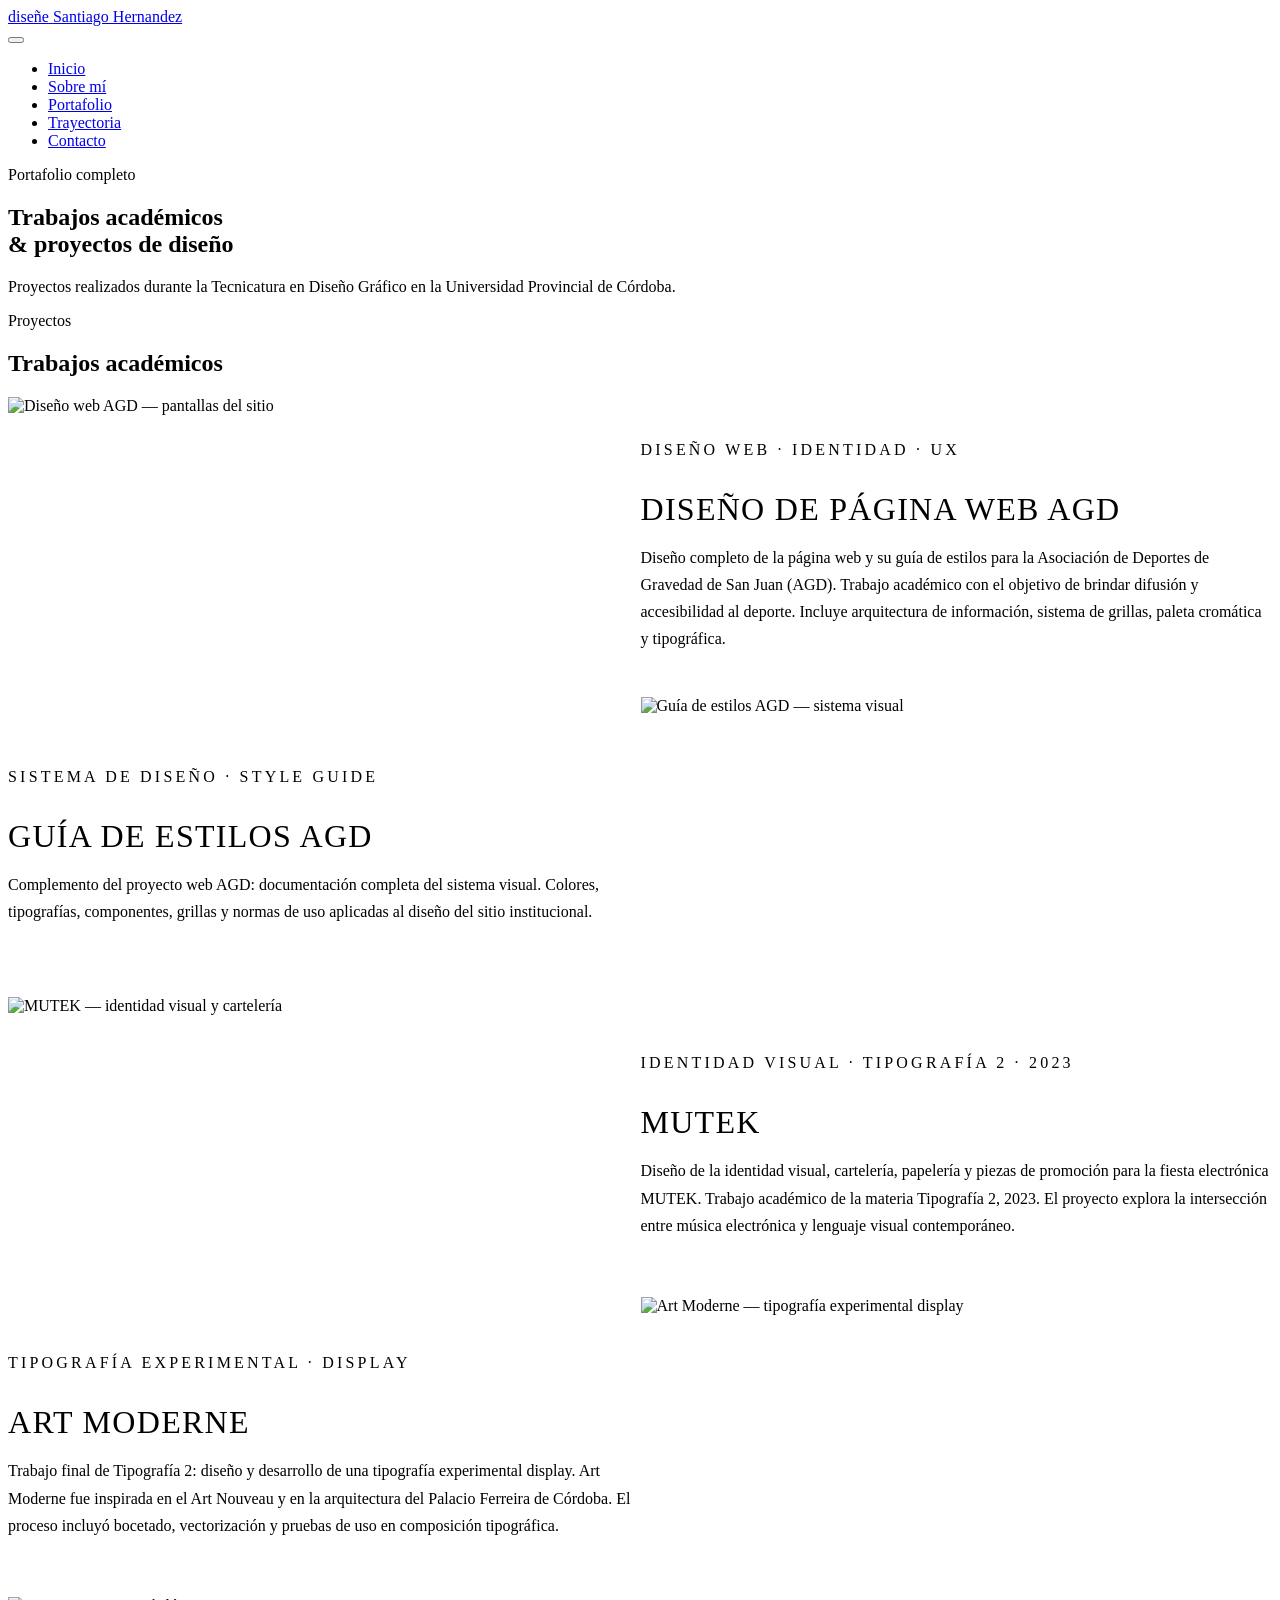
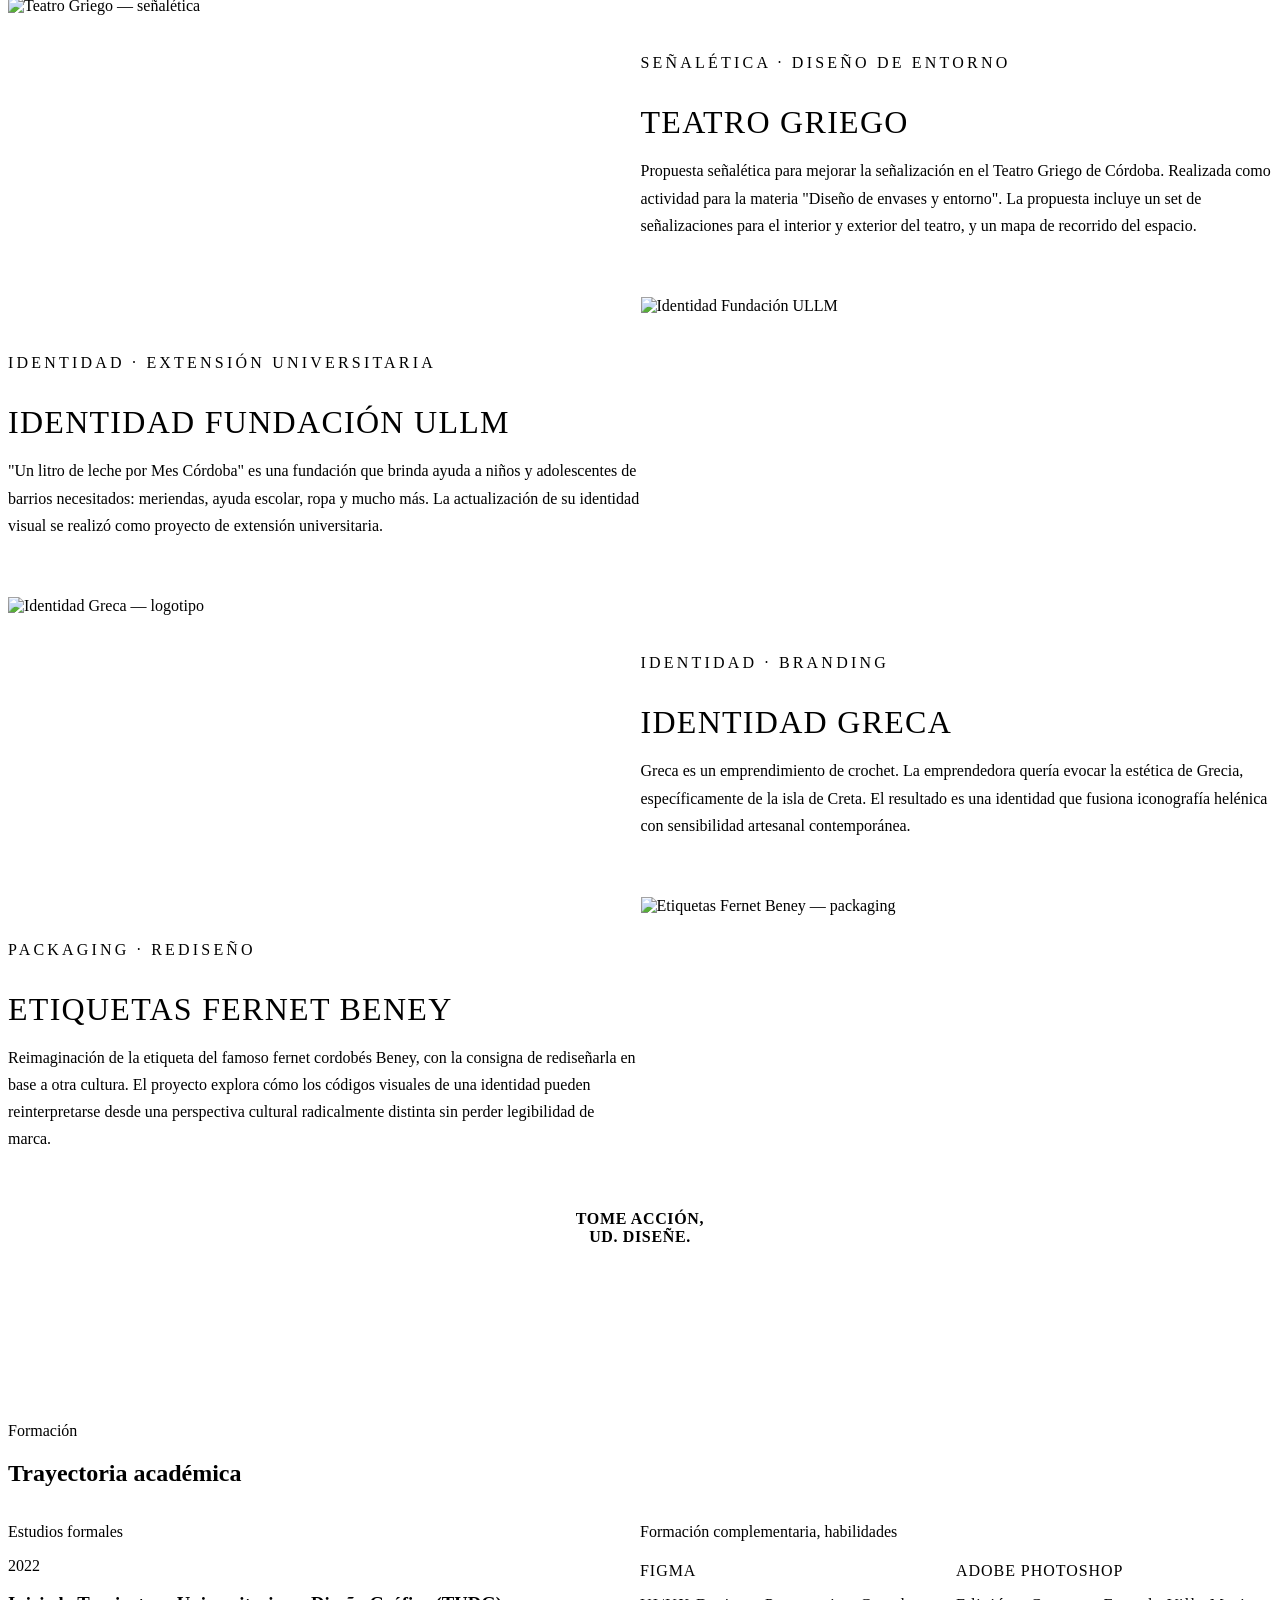
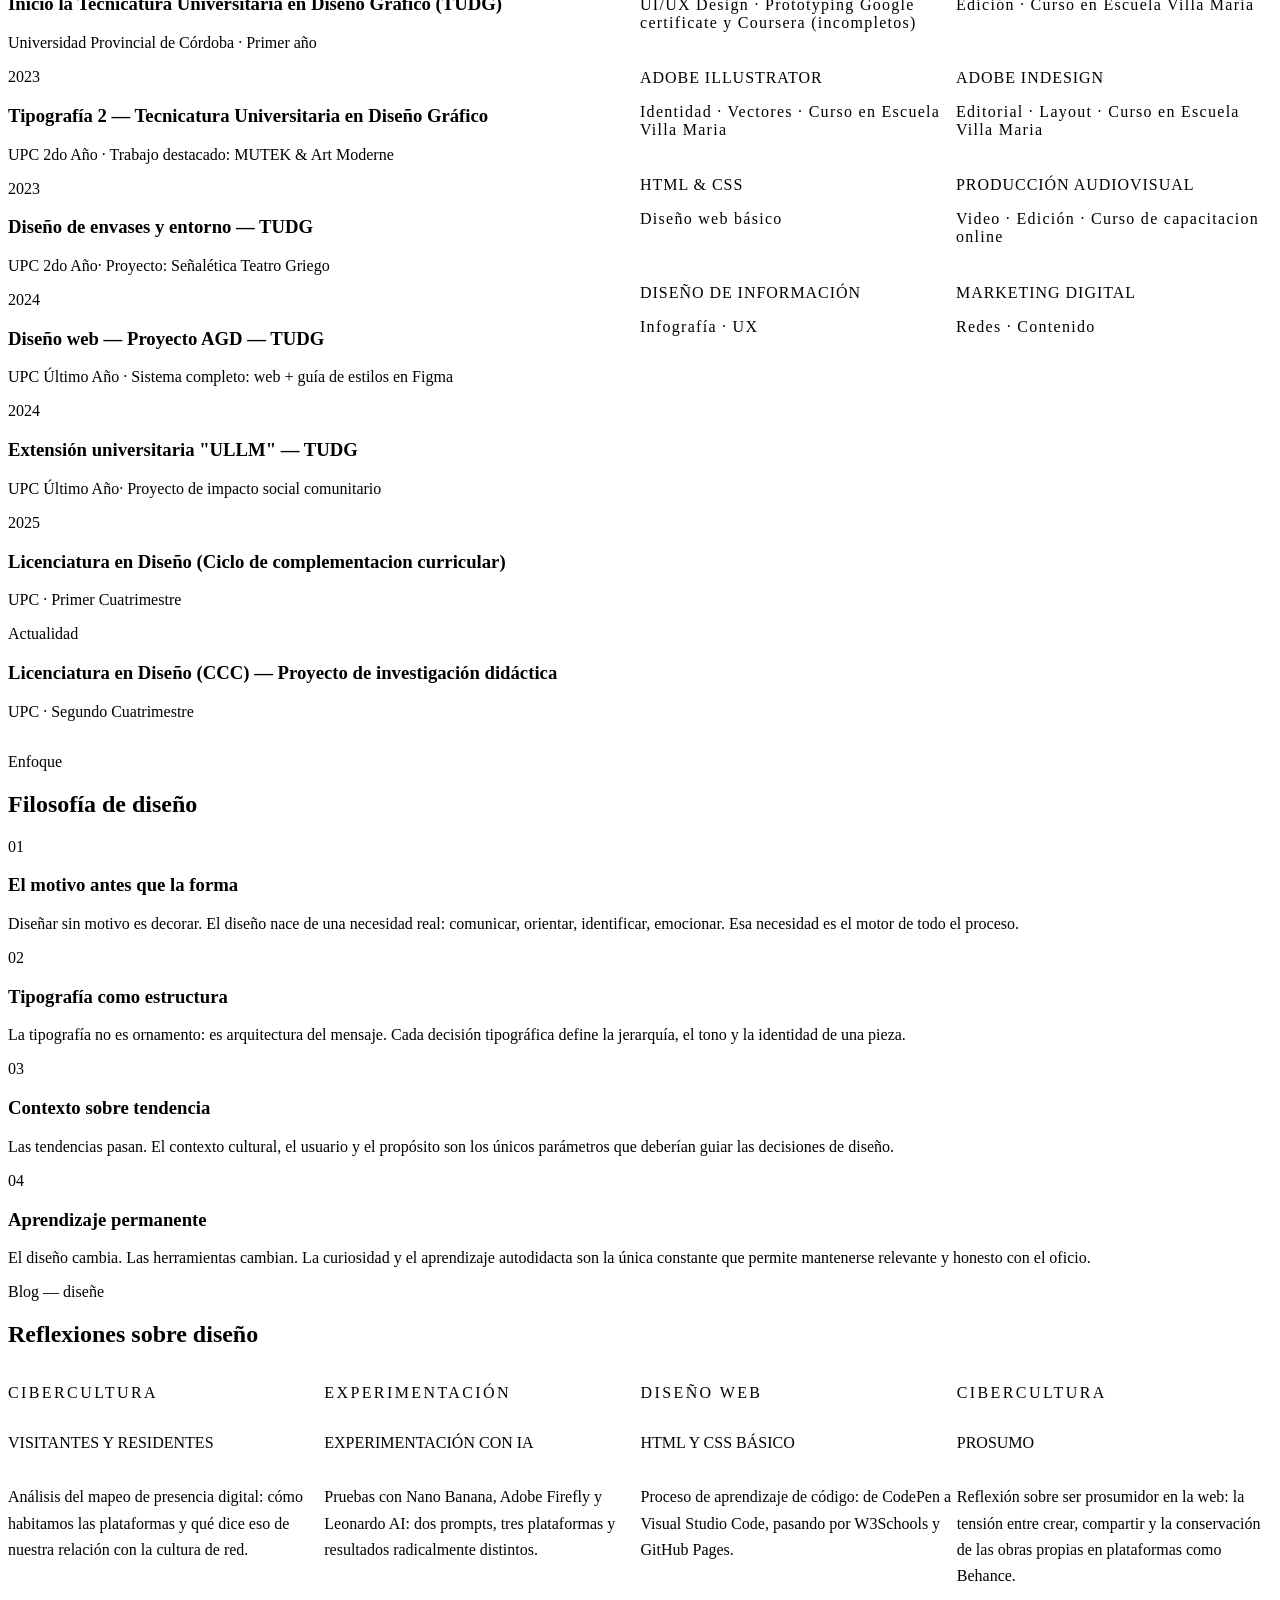
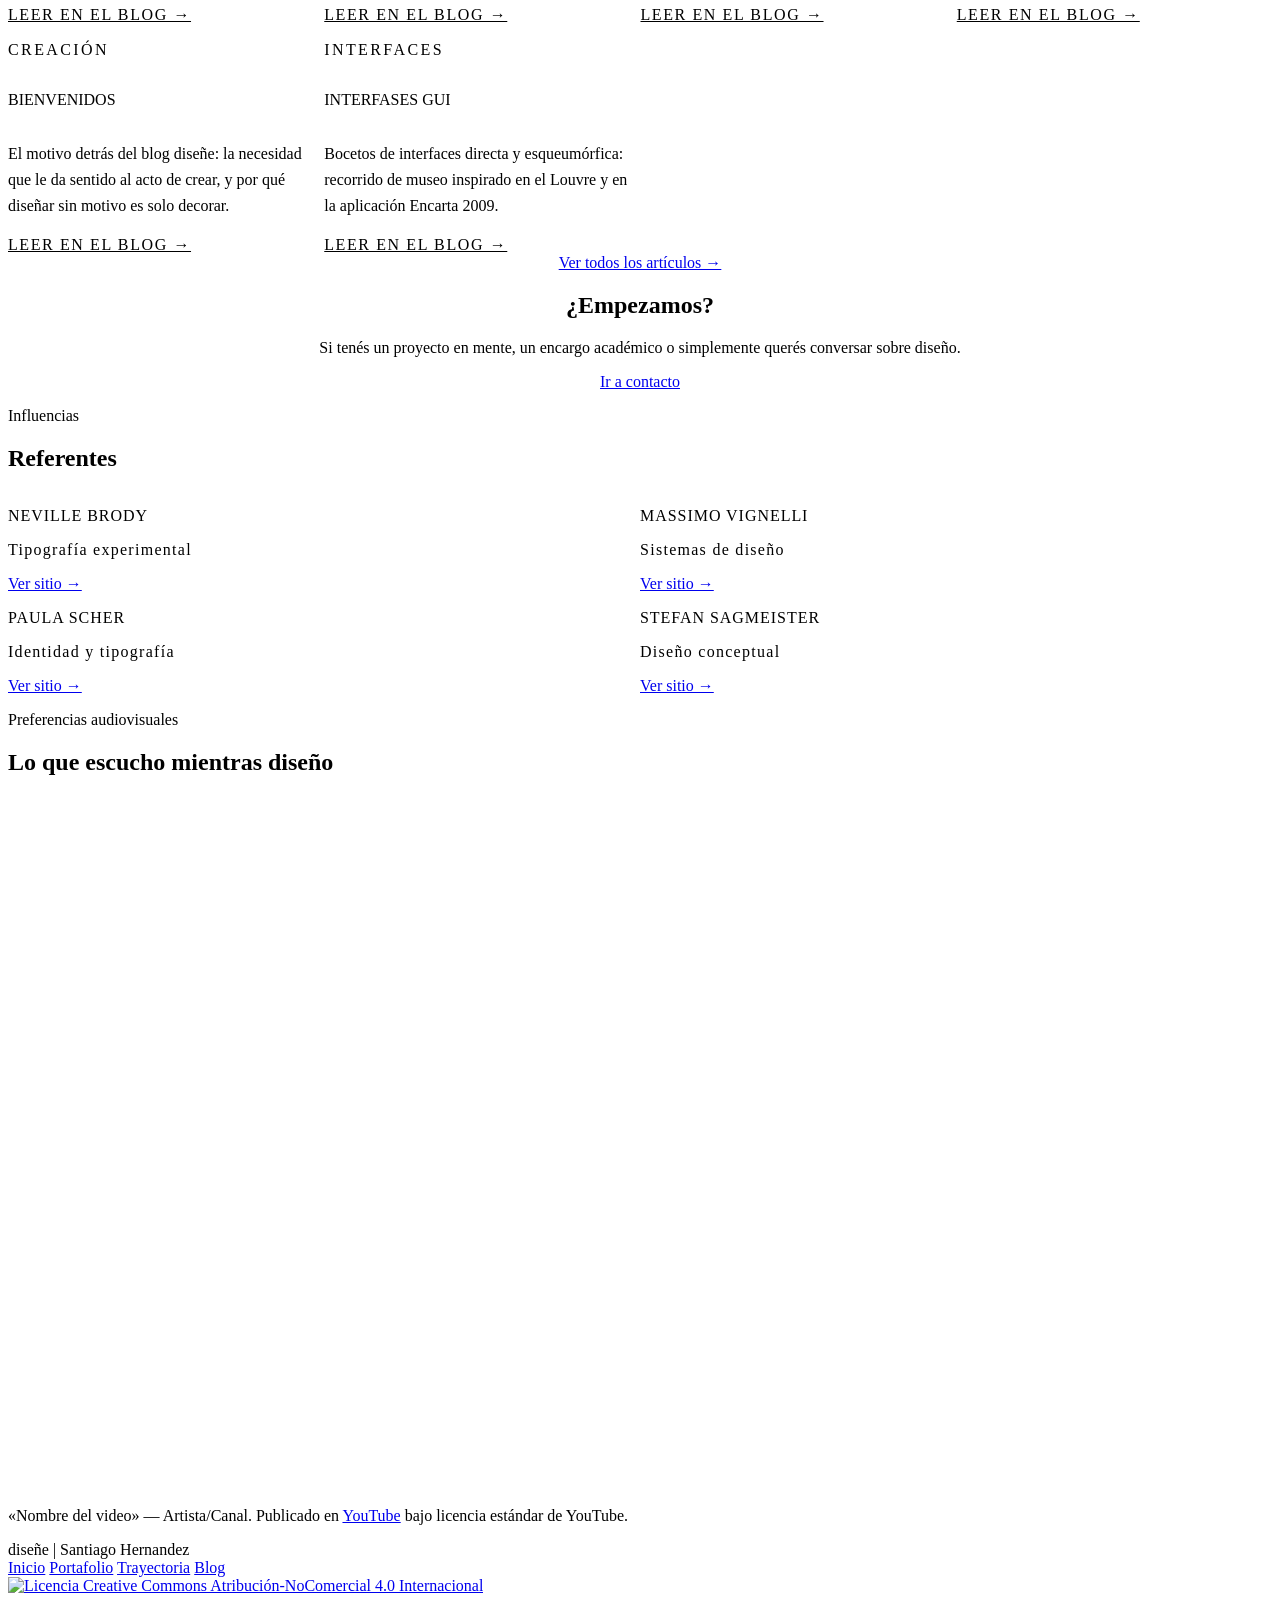
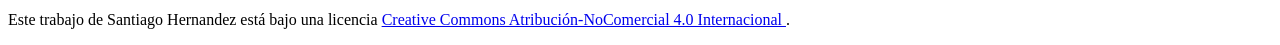
==== pagina numero dos.html @ 57a8ad79 "Update print statement from 'Hello' to 'Goodbye'" ====
<!DOCTYPE html>
<html lang="es">
<head>
  <meta charset="UTF-8" />
  <meta name="viewport" content="width=device-width, initial-scale=1" />
  <meta name="description" content="Portafolio completo de Santiago Hernandez — Proyectos académicos de diseño gráfico, trayectoria académica y filosofía de diseño." />
  <meta name="author" content="Santiago Hernandez" />
  <title>Portafolio — diseñe | Santiago Hernandez</title>

  <link rel="preconnect" href="https://fonts.googleapis.com" />
  <link rel="preconnect" href="https://fonts.gstatic.com" crossorigin />
  <link href="https://fonts.googleapis.com/css2?family=Jost:wght@300;400;500&family=Newsreader:ital,opsz,wght@0,6..72,300;0,6..72,400;1,6..72,300&display=swap" rel="stylesheet" />

  <link rel="stylesheet" href="styles.css" />

  <style>
    /* Estilos para pagina 2, es mas comodo de de este modo, para no agregar otro styles */
    .project-row {
      display: grid;
      grid-template-columns: 1fr 1fr;
      gap: 1px;
      background: var(--c-border);
      border: 1px solid var(--c-border);
      margin-bottom: var(--sp-3);
    }

    /* Full-width project card (IA)*/
    .project-row--wide {
      grid-template-columns: 1fr;
    }

    .project-row--alt .project-card:first-child {
      order: 2;
    }
    .project-row--alt .project-card:last-child {
      order: 1;
    }

    .project-detail {
      background: var(--c-bg);
      padding: var(--sp-5);
      display: flex;
      flex-direction: column;
      justify-content: center;
    }

    .project-detail__tag {
      font-family: var(--f-heading);
      font-size: var(--fs-xs);
      letter-spacing: 0.2em;
      text-transform: uppercase;
      color: var(--c-text-soft);
      margin-bottom: var(--sp-2);
    }

    .project-detail__title {
      font-family: var(--f-heading);
      font-size: clamp(1.5rem, 3vw, 2rem);
      font-weight: 400;
      text-transform: uppercase;
      letter-spacing: 0.04em;
      margin-bottom: var(--sp-3);
    }

    .project-detail__desc {
      font-size: var(--fs-md);
      line-height: 1.7;
      color: var(--c-text-soft);
      font-weight: 300;
    }

    .project-detail__img {
      overflow: hidden;
      background: var(--c-tertiary);
    }
    .project-detail__img img {
      width: 100%;
      height: 100%;
      object-fit: cover;
      min-height: 300px;
      transition: transform 0.5s ease;
    }
    .project-row:hover .project-detail__img img { transform: scale(1.03); }

    /* Seccion academica  */
    .academic-split {
      display: grid;
      grid-template-columns: 1fr 1fr;
      gap: var(--sp-7);
      align-items: start;
    }

    /* Cursos */
    .courses-grid {
      display: grid;
      grid-template-columns: 1fr 1fr;
      gap: var(--sp-3);
    }

    .course-item {
      border: 1px solid var(--c-border);
      padding: var(--sp-3);
    }

    .course-item__title {
      font-family: var(--f-heading);
      font-size: var(--fs-sm);
      font-weight: 400;
      text-transform: uppercase;
      letter-spacing: 0.06em;
      margin-bottom: var(--sp-1);
    }

    .course-item__sub {
      font-family: var(--f-heading);
      font-size: var(--fs-xs);
      font-weight: 300;
      color: var(--c-text-soft);
      letter-spacing: 0.08em;
    }

    /* Blog posts section (IA)*/
    .blog-grid {
      display: grid;
      grid-template-columns: repeat(auto-fill, minmax(280px, 1fr));
      gap: 1px;
      background: var(--c-border);
      border: 1px solid var(--c-border);
    }

    .blog-card {
      background: var(--c-bg);
      padding: var(--sp-4);
      display: flex;
      flex-direction: column;
      gap: var(--sp-2);
      transition: background var(--t-normal);
    }
    .blog-card:hover { background: var(--c-tertiary); }

    .blog-card__tag {
      font-family: var(--f-heading);
      font-size: var(--fs-xs);
      letter-spacing: 0.15em;
      text-transform: uppercase;
      color: var(--c-text-soft);
    }

    .blog-card__title {
      font-family: var(--f-heading);
      font-size: var(--fs-md);
      font-weight: 400;
      text-transform: uppercase;
    }

    .blog-card__excerpt {
      font-size: var(--fs-sm);
      line-height: 1.65;
      color: var(--c-text-soft);
      flex: 1;
    }

    .blog-card__link {
      font-family: var(--f-heading);
      font-size: var(--fs-xs);
      letter-spacing: 0.1em;
      text-transform: uppercase;
      color: var(--c-primary);
      margin-top: auto;
    }

    /* Estilo del manifiesto */
    .manifesto {
      background: var(--c-primary);
      color: var(--c-bg);
      padding: var(--sp-7) var(--sp-6);
      text-align: center;
    }

    .manifesto h2 {
      color: var(--c-bg);
      font-size: var(--fs-xl);
      text-transform: uppercase;
      letter-spacing: 0.04em;
      margin-bottom: var(--sp-4);
    }

    .manifesto p {
      font-size: var(--fs-md);
      font-style: italic;
      line-height: 1.8;
      color: rgba(255,255,255,0.82);
      max-width: 54ch;
      margin-inline: auto;
    }

    @media (max-width: 820px) {
      .project-row { grid-template-columns: 1fr; }
      .academic-split { grid-template-columns: 1fr; gap: var(--sp-5); }
      .courses-grid { grid-template-columns: 1fr; }
    }

    @media (max-width: 600px) {
      .blog-grid { grid-template-columns: 1fr; }
      .manifesto { padding: var(--sp-6) var(--sp-4); }
    }
  </style>
</head>

<body>

  <!-- SITE HEADER -->
  <header class="site-header" role="banner">
    <div class="container">
      <div class="header-inner">

        <a href="index.html" class="site-logo" aria-label="diseñe — Santiago Hernandez, volver al inicio">
          <span class="site-logo__mark">diseñe</span>
          <span class="site-logo__divider" aria-hidden="true"></span>
          <span class="site-logo__name">Santiago Hernandez</span>
        </a>

        <nav class="site-nav" aria-label="Navegación principal">
          <button class="nav-toggle" aria-label="Abrir menú" aria-expanded="false" aria-controls="main-nav">
            <span class="nav-toggle__bar"></span>
            <span class="nav-toggle__bar"></span>
            <span class="nav-toggle__bar"></span>
          </button>

          <ul class="site-nav__list" id="main-nav" role="list">
            <li><a href="index.html" class="site-nav__link">Inicio</a></li>
            <li><a href="index.html#sobre-mi" class="site-nav__link">Sobre mí</a></li>
            <li><a href="#portfolio" class="site-nav__link">Portafolio</a></li>
            <li><a href="#trayectoria" class="site-nav__link">Trayectoria</a></li>
            <li><a href="index.html#contacto" class="site-nav__link">Contacto</a></li>
          </ul>
        </nav>

      </div>
    </div>
  </header>

  <main id="main-content">

    <!-- HERO -->
    <section class="page-hero" aria-label="Cabecera de página">
      <div class="container">
        <p class="section-label">Portafolio completo</p>
        <h1 class="page-hero__title">Trabajos académicos<br>&amp; proyectos de diseño</h1>
        <p class="page-hero__sub">
          Proyectos realizados durante la Tecnicatura en Diseño Gráfico
          en la Universidad Provincial de Córdoba.
        </p>
      </div>
    </section>

    <!-- PORTAFOLIO, Todos los proyectos -->
    <section class="section" id="portfolio" aria-labelledby="portfolio-title">
      <div class="container">

        <div class="section-header">
          <p class="section-label">Proyectos</p>
          <h2 class="section-title" id="portfolio-title">Trabajos académicos</h2>
        </div>

        <!-- Proyecto 1: AGD -->
        <div class="project-row" id="agd">
          <div class="project-detail__img">
            <img src="images/trabajo agd.png" alt="Diseño web AGD — pantallas del sitio" loading="lazy" />
          </div>
          <div class="project-detail">
            <p class="project-detail__tag">Diseño web · Identidad · UX</p>
            <h3 class="project-detail__title">Diseño de Página Web AGD</h3>
            <p class="project-detail__desc">
              Diseño completo de la página web y su guía de estilos para la Asociación de
              Deportes de Gravedad de San Juan (AGD). Trabajo académico con el objetivo de
              brindar difusión y accesibilidad al deporte. Incluye arquitectura de información,
              sistema de grillas, paleta cromática y tipográfica.
            </p>
          </div>
        </div>

        <!-- Proyecto 2: Guía de estilos AGD -->
        <div class="project-row" style="flex-direction:row-reverse;">
          <div class="project-detail">
            <p class="project-detail__tag">Sistema de diseño · Style guide</p>
            <h3 class="project-detail__title">Guía de estilos AGD</h3>
            <p class="project-detail__desc">
              Complemento del proyecto web AGD: documentación completa del sistema visual.
              Colores, tipografías, componentes, grillas y normas de uso aplicadas al diseño
              del sitio institucional.
            </p>
          </div>
          <div class="project-detail__img">
            <img src="images/Guia de estilos agd.png" alt="Guía de estilos AGD — sistema visual" loading="lazy" />
          </div>
        </div>

        <!-- Proyecto 3: MUTEK -->
        <div class="project-row">
          <div class="project-detail__img">
            <img src="images/mutek trabajo2.png" alt="MUTEK — identidad visual y cartelería" loading="lazy" width="616" height="465" />
          </div>
          <div class="project-detail">
            <p class="project-detail__tag">Identidad visual · Tipografía 2 · 2023</p>
            <h3 class="project-detail__title">MUTEK</h3>
            <p class="project-detail__desc">
              Diseño de la identidad visual, cartelería, papelería y piezas de promoción para
              la fiesta electrónica MUTEK. Trabajo académico de la materia Tipografía 2, 2023.
              El proyecto explora la intersección entre música electrónica y lenguaje visual
              contemporáneo.
            </p>
          </div>
        </div>

        <!-- Proyecto 4: Art Moderne -->
        <div class="project-row">
          <div class="project-detail">
            <p class="project-detail__tag">Tipografía experimental · Display</p>
            <h3 class="project-detail__title">Art Moderne</h3>
            <p class="project-detail__desc">
              Trabajo final de Tipografía 2: diseño y desarrollo de una tipografía experimental
              display. Art Moderne fue inspirada en el Art Nouveau y en la arquitectura del
              Palacio Ferreira de Córdoba. El proceso incluyó bocetado, vectorización y
              pruebas de uso en composición tipográfica.
            </p>
          </div>
          <div class="project-detail__img">
            <img src="images/trabajo TIPO.png" alt="Art Moderne — tipografía experimental display" loading="lazy" width="538" height="398" />
          </div>
        </div>

        <!-- Proyecto 5: Teatro Griego -->
        <div class="project-row">
          <div class="project-detail__img">
            <img src="images/teatro trabajo.png" alt="Teatro Griego — señalética" loading="lazy" />
          </div>
          <div class="project-detail">
            <p class="project-detail__tag">Señalética · Diseño de entorno</p>
            <h3 class="project-detail__title">Teatro Griego</h3>
            <p class="project-detail__desc">
              Propuesta señalética para mejorar la señalización en el Teatro Griego de Córdoba.
              Realizada como actividad para la materia "Diseño de envases y entorno". La propuesta
              incluye un set de señalizaciones para el interior y exterior del teatro, y un mapa
              de recorrido del espacio.
            </p>
          </div>
        </div>

        <!-- Proyecto 6: ULLM -->
        <div class="project-row">
          <div class="project-detail">
            <p class="project-detail__tag">Identidad · Extensión universitaria</p>
            <h3 class="project-detail__title">Identidad Fundación ULLM</h3>
            <p class="project-detail__desc">
              "Un litro de leche por Mes Córdoba" es una fundación que brinda ayuda a niños y
              adolescentes de barrios necesitados: meriendas, ayuda escolar, ropa y mucho más.
              La actualización de su identidad visual se realizó como proyecto de extensión
              universitaria.
            </p>
          </div>
          <div class="project-detail__img">
            <img src="images/trabajo ullm.png" alt="Identidad Fundación ULLM" loading="lazy" />
          </div>
        </div>

        <!-- Proyecto 7: Greca -->
        <div class="project-row">
          <div class="project-detail__img">
            <img src="images/trabajo greca.png" alt="Identidad Greca — logotipo" loading="lazy" />
          </div>
          <div class="project-detail">
            <p class="project-detail__tag">Identidad · Branding</p>
            <h3 class="project-detail__title">Identidad Greca</h3>
            <p class="project-detail__desc">
              Greca es un emprendimiento de crochet. La emprendedora quería evocar la estética
              de Grecia, específicamente de la isla de Creta. El resultado es una identidad que
              fusiona iconografía helénica con sensibilidad artesanal contemporánea.
            </p>
          </div>
        </div>

        <!-- Proyecto 8: Beney -->
        <div class="project-row">
          <div class="project-detail">
            <p class="project-detail__tag">Packaging · Rediseño</p>
            <h3 class="project-detail__title">Etiquetas Fernet Beney</h3>
            <p class="project-detail__desc">
              Reimaginación de la etiqueta del famoso fernet cordobés Beney, con la consigna de
              rediseñarla en base a otra cultura. El proyecto explora cómo los códigos visuales
              de una identidad pueden reinterpretarse desde una perspectiva cultural radicalmente
              distinta sin perder legibilidad de marca.
            </p>
          </div>
          <div class="project-detail__img">
            <img src="images/trabajo beney.png" alt="Etiquetas Fernet Beney — packaging" loading="lazy" />
          </div>
        </div>

      </div>
    </section>

    <!-- MANIFIESTO (texto del final)-->
    <div class="manifesto" role="complementary">
      <h2>Tome acción,<br>Ud. diseñe.</h2>
      <p>
        Nunca necesité un motivo para crear. O sí: buscando ese motivo inconscientemente
        fue que empecé diseño. La necesidad le da un porqué al hecho de crear.
        Siempre me costó diseñar sin un motivo — y quizá diseñar <em>con</em> un motivo
        es la única manera real de diseñar bien.
      </p>
    </div>

    <!-- MI TRAYECTORIA ACADÉMICA -->
    <section class="section" id="trayectoria" aria-labelledby="trayectoria-title">
      <div class="container">

        <div class="section-header">
          <p class="section-label">Formación</p>
          <h2 class="section-title" id="trayectoria-title">Trayectoria académica</h2>
        </div>

        <div class="academic-split">

          <!-- Timeline -->
          <div>
            <p class="section-label" style="margin-bottom: var(--sp-4);">Estudios formales</p>
            <div class="timeline" role="list">

              <div class="timeline-item" role="listitem">
                <p class="timeline-item__date">2022 </p>
                <h3 class="timeline-item__title"> Inicio la Tecnicatura Universitaria en Diseño Gráfico (TUDG)</h3>
                <p class="timeline-item__sub">Universidad Provincial de Córdoba · Primer año</p>
              </div>

              <div class="timeline-item" role="listitem">
                <p class="timeline-item__date">2023</p>
                <h3 class="timeline-item__title">Tipografía 2 — Tecnicatura Universitaria en Diseño Gráfico</h3>
                <p class="timeline-item__sub">UPC 2do Año · Trabajo destacado: MUTEK &amp; Art Moderne</p>
              </div>

              <div class="timeline-item" role="listitem">
                <p class="timeline-item__date">2023</p>
                <h3 class="timeline-item__title">Diseño de envases y entorno — TUDG</h3>
                <p class="timeline-item__sub">UPC 2do Año· Proyecto: Señalética Teatro Griego</p>
              </div>

              <div class="timeline-item" role="listitem">
                <p class="timeline-item__date">2024</p>
                <h3 class="timeline-item__title">Diseño web — Proyecto AGD — TUDG</h3>
                <p class="timeline-item__sub">UPC Último Año · Sistema completo: web + guía de estilos en Figma</p>
              </div>

              <div class="timeline-item" role="listitem">
                <p class="timeline-item__date">2024</p>
                <h3 class="timeline-item__title">Extensión universitaria "ULLM" — TUDG</h3>
                <p class="timeline-item__sub">UPC Último Año· Proyecto de impacto social comunitario</p>
              </div>

              <div class="timeline-item" role="listitem">
                <p class="timeline-item__date">2025</p>
                <h3 class="timeline-item__title">Licenciatura en Diseño (Ciclo de complementacion curricular)</h3>
                <p class="timeline-item__sub">UPC · Primer Cuatrimestre </p>
              </div>

              <div class="timeline-item" role="listitem">
                <p class="timeline-item__date">Actualidad</p>
                <h3 class="timeline-item__title">Licenciatura en Diseño (CCC) — Proyecto de investigación didáctica </h3>
                <p class="timeline-item__sub">UPC · Segundo Cuatrimestre </p>
              </div>

            </div>
          </div>

          <!-- Cursos y habilidades -->
          <div>
            <p class="section-label" style="margin-bottom: var(--sp-4);">Formación complementaria, habilidades</p>
            <div class="courses-grid">

              <div class="course-item">
                <h4 class="course-item__title">Figma</h4>
                <p class="course-item__sub">UI/UX Design · Prototyping Google certificate y Coursera (incompletos)</p>
              </div>

              <div class="course-item">
                <h4 class="course-item__title">Adobe Photoshop</h4>
                <p class="course-item__sub">Edición · Curso en Escuela Villa Maria</p>
              </div>

              <div class="course-item">
                <h4 class="course-item__title">Adobe Illustrator</h4>
                <p class="course-item__sub">Identidad · Vectores · Curso en Escuela Villa Maria</p>
              </div>

              <div class="course-item">
                <h4 class="course-item__title">Adobe InDesign</h4>
                <p class="course-item__sub">Editorial · Layout · Curso en Escuela Villa Maria</p>
              </div>

              <div class="course-item">
                <h4 class="course-item__title">HTML &amp; CSS</h4>
                <p class="course-item__sub">Diseño web básico</p>
              </div>

              <div class="course-item">
                <h4 class="course-item__title">Producción audiovisual</h4>
                <p class="course-item__sub">Video · Edición · Curso de capacitacion online</p>
              </div>

              <div class="course-item">
                <h4 class="course-item__title">Diseño de información</h4>
                <p class="course-item__sub">Infografía · UX</p>
              </div>

              <div class="course-item">
                <h4 class="course-item__title">Marketing digital</h4>
                <p class="course-item__sub">Redes · Contenido</p>
              </div>

            </div>
          </div>

        </div>

      </div>
    </section>

    <!-- ══════════════════════════════
         FILOSOFÍA DE DISEÑO
    ══════════════════════════════ -->
    <section class="section skills-section" aria-labelledby="filosofia-title">
      <div class="container">

        <div class="section-header">
          <p class="section-label">Enfoque</p>
          <h2 class="section-title" id="filosofia-title">Filosofía de diseño</h2>
        </div>

        <div class="philosophy-grid">

          <div class="philosophy-card">
            <p class="philosophy-card__num">01</p>
            <h3 class="philosophy-card__title">El motivo antes que la forma</h3>
            <p class="philosophy-card__text">
              Diseñar sin motivo es decorar. El diseño nace de una necesidad real: comunicar,
              orientar, identificar, emocionar. Esa necesidad es el motor de todo el proceso.
            </p>
          </div>

          <div class="philosophy-card">
            <p class="philosophy-card__num">02</p>
            <h3 class="philosophy-card__title">Tipografía como estructura</h3>
            <p class="philosophy-card__text">
              La tipografía no es ornamento: es arquitectura del mensaje. Cada decisión tipográfica
              define la jerarquía, el tono y la identidad de una pieza.
            </p>
          </div>

          <div class="philosophy-card">
            <p class="philosophy-card__num">03</p>
            <h3 class="philosophy-card__title">Contexto sobre tendencia</h3>
            <p class="philosophy-card__text">
              Las tendencias pasan. El contexto cultural, el usuario y el propósito son los únicos
              parámetros que deberían guiar las decisiones de diseño.
            </p>
          </div>

          <div class="philosophy-card">
            <p class="philosophy-card__num">04</p>
            <h3 class="philosophy-card__title">Aprendizaje permanente</h3>
            <p class="philosophy-card__text">
              El diseño cambia. Las herramientas cambian. La curiosidad y el aprendizaje autodidacta
              son la única constante que permite mantenerse relevante y honesto con el oficio.
            </p>
          </div>

        </div>

      </div>
    </section>

    <!-- ══════════════════════════════
         BLOG / ESCRITURA
    ══════════════════════════════ -->
    <section class="section" aria-labelledby="blog-title">
      <div class="container">

        <div class="section-header">
          <p class="section-label">Blog — diseñe</p>
          <h2 class="section-title" id="blog-title">Reflexiones sobre diseño</h2>
        </div>

        <div class="blog-grid" role="list">

          <article class="blog-card" role="listitem">
            <p class="blog-card__tag">Cibercultura</p>
            <h3 class="blog-card__title">Visitantes y residentes</h3>
            <p class="blog-card__excerpt">
              Análisis del mapeo de presencia digital: cómo habitamos las plataformas y
              qué dice eso de nuestra relación con la cultura de red.
            </p>
            <a href="https://santiagohernandez58.wordpress.com/2025/10/11/visitantes-y-residentes/" target="_blank" rel="noopener noreferrer" class="blog-card__link">Leer en el blog →</a>
          </article>

          <article class="blog-card" role="listitem">
            <p class="blog-card__tag">Experimentación</p>
            <h3 class="blog-card__title">Experimentación con IA</h3>
            <p class="blog-card__excerpt">
              Pruebas con Nano Banana, Adobe Firefly y Leonardo AI: dos prompts, tres plataformas
              y resultados radicalmente distintos.
            </p>
            <a href="https://santiagohernandez58.wordpress.com/2025/10/11/experimentacion-con-ia/" target="_blank" rel="noopener noreferrer" class="blog-card__link">Leer en el blog →</a>
          </article>

          <article class="blog-card" role="listitem">
            <p class="blog-card__tag">Diseño web</p>
            <h3 class="blog-card__title">HTML y CSS básico</h3>
            <p class="blog-card__excerpt">
              Proceso de aprendizaje de código: de CodePen a Visual Studio Code, pasando por
              W3Schools y GitHub Pages.
            </p>
            <a href="https://santiagohernandez58.wordpress.com/2026/04/26/diseno-html-y-css-basico/" target="_blank" rel="noopener noreferrer" class="blog-card__link">Leer en el blog →</a>
          </article>

          <article class="blog-card" role="listitem">
            <p class="blog-card__tag">Cibercultura</p>
            <h3 class="blog-card__title">Prosumo</h3>
            <p class="blog-card__excerpt">
              Reflexión sobre ser prosumidor en la web: la tensión entre crear, compartir y
              la conservación de las obras propias en plataformas como Behance.
            </p>
            <a href="https://santiagohernandez58.wordpress.com/2025/10/05/prosumo/" target="_blank" rel="noopener noreferrer" class="blog-card__link">Leer en el blog →</a>
          </article>

          <article class="blog-card" role="listitem">
            <p class="blog-card__tag">Creación</p>
            <h3 class="blog-card__title">Bienvenidos</h3>
            <p class="blog-card__excerpt">
              El motivo detrás del blog diseñe: la necesidad que le da sentido al acto de crear,
              y por qué diseñar sin motivo es solo decorar.
            </p>
            <a href="https://santiagohernandez58.wordpress.com/2025/10/06/sobre-mi/" target="_blank" rel="noopener noreferrer" class="blog-card__link">Leer en el blog →</a>
          </article>

          <article class="blog-card" role="listitem">
            <p class="blog-card__tag">Interfaces</p>
            <h3 class="blog-card__title">Interfases GUI</h3>
            <p class="blog-card__excerpt">
              Bocetos de interfaces directa y esqueumórfica: recorrido de museo inspirado en el
              Louvre y en la aplicación Encarta 2009.
            </p>
            <a href="https://santiagohernandez58.wordpress.com/2026/05/25/interfases-gui/" target="_blank" rel="noopener noreferrer" class="blog-card__link">Leer en el blog →</a>
          </article>

        </div>

        <div style="margin-top: var(--sp-5); text-align: center;">
          <a href="https://santiagohernandez58.wordpress.com/" target="_blank" rel="noopener noreferrer" class="btn btn--outline">Ver todos los artículos →</a>
        </div>

      </div>
    </section>

    <!-- CTA → INDEX -->
    <div class="cta-strip" role="complementary">
      <div class="container--narrow" style="text-align:center;">
        <h2>¿Empezamos?</h2>
        <p>Si tenés un proyecto en mente, un encargo académico o simplemente querés conversar sobre diseño.</p>
        <a href="index.html#contacto" class="btn btn--inverse">Ir a contacto</a>
      </div>
    </div>

<section class="section" aria-labelledby="referentes-title">
  <div class="container">
    <div class="section-header">
      <p class="section-label">Influencias</p>
      <h2 class="section-title" id="referentes-title">Referentes</h2>
    </div>

    <div class="courses-grid"> <!-- reutilizás la clase existente -->
      
      <div class="course-item">
        <h3 class="course-item__title">Neville Brody</h3>
        <p class="course-item__sub">Tipografía experimental</p>
        <a href="https://www.brody-associates.com/" target="_blank" rel="noopener noreferrer">Ver sitio →</a>
      </div>

      <div class="course-item">
        <h3 class="course-item__title">Massimo Vignelli</h3>
        <p class="course-item__sub">Sistemas de diseño</p>
        <a href="https://www.vignelli.com/" target="_blank" rel="noopener noreferrer">Ver sitio →</a>
      </div>

      <div class="course-item">
        <h3 class="course-item__title">Paula Scher</h3>
        <p class="course-item__sub">Identidad y tipografía</p>
        <a href="https://www.pentagram.com/about/partners/paula-scher" target="_blank" rel="noopener noreferrer">Ver sitio →</a>
      </div>

      <div class="course-item">
        <h3 class="course-item__title">Stefan Sagmeister</h3>
        <p class="course-item__sub">Diseño conceptual</p>
        <a href="https://sagmeisterwalsh.com/" target="_blank" rel="noopener noreferrer">Ver sitio →</a>
      </div>

    </div>
  </div>
</section>

    <section class="section" aria-labelledby="media-title">
  <div class="container">
    <div class="section-header">
      <p class="section-label">Preferencias audiovisuales</p>
      <h2 class="section-title" id="media-title">Lo que escucho mientras diseño</h2>
    </div>

    <div style="position: relative; padding-bottom: 56.25%; height: 0; overflow: hidden; border: 1px solid var(--c-border);">
      <iframe
        src="https://youtu.be/17HREzdfU10?si=UJqF8eaRG2cximUZ"
        title="Nombre del video — Artista"
        style="position: absolute; top: 0; left: 0; width: 100%; height: 100%; border: 0;"
        allow="accelerometer; autoplay; clipboard-write; encrypted-media; gyroscope; picture-in-picture"
        allowfullscreen
        loading="lazy"
      ></iframe>
    </div>

    <p style="margin-top: var(--sp-2); font-family: var(--f-heading); font-size: var(--fs-xs); color: var(--c-text-soft);">
      «Nombre del video» — Artista/Canal. 
      Publicado en <a href="https://youtube.com" target="_blank" rel="noopener noreferrer">YouTube</a>
      bajo licencia estándar de YouTube.
    </p>

  </div>
</section>

  </main>

  <!--  FOOTER -->
  <footer class="site-footer" role="contentinfo">
    <div class="container">
      <div class="footer-inner">

        <span class="footer-brand">diseñe | Santiago Hernandez</span>

        <nav class="footer-nav" aria-label="Navegación del pie de página">
          <a href="index.html">Inicio</a>
          <a href="#portfolio">Portafolio</a>
          <a href="#trayectoria">Trayectoria</a>
          <a href="https://santiagohernandez58.wordpress.com/" target="_blank" rel="noopener noreferrer">Blog</a>
        </nav>

        <!-- Licencia Creative Commons -->
<div class="license" rel="license">
  <a href="https://creativecommons.org/licenses/by-nc/4.0/" target="_blank" rel="noopener noreferrer license">
    <img
      src="https://licensebuttons.net/l/by-nc/4.0/88x31.png"
      alt="Licencia Creative Commons Atribución-NoComercial 4.0 Internacional"
      width="88" height="31"
    />
  </a>
  <p>
    Este trabajo de <span property="cc:attributionName">Santiago Hernandez</span>
    está bajo una licencia
    <a href="https://creativecommons.org/licenses/by-nc/4.0/" target="_blank" rel="license noopener">
      Creative Commons Atribución-NoComercial 4.0 Internacional
    </a>.
  </p>
</div>

      </div>
    </div>
  </footer>

  <!-- Mobile nav toggle script -->
  <script>
    const toggle = document.querySelector('.nav-toggle');
    const navList = document.querySelector('.site-nav__list');

    toggle.addEventListener('click', () => {
      const expanded = toggle.getAttribute('aria-expanded') === 'true';
      toggle.setAttribute('aria-expanded', !expanded);
      navList.classList.toggle('is-open');
      document.body.style.overflow = expanded ? '' : 'hidden';
    });

    navList.querySelectorAll('a').forEach(link => {
      link.addEventListener('click', () => {
        navList.classList.remove('is-open');
        toggle.setAttribute('aria-expanded', 'false');
        document.body.style.overflow = '';
      });
    });
  </script>

</body>
</html>
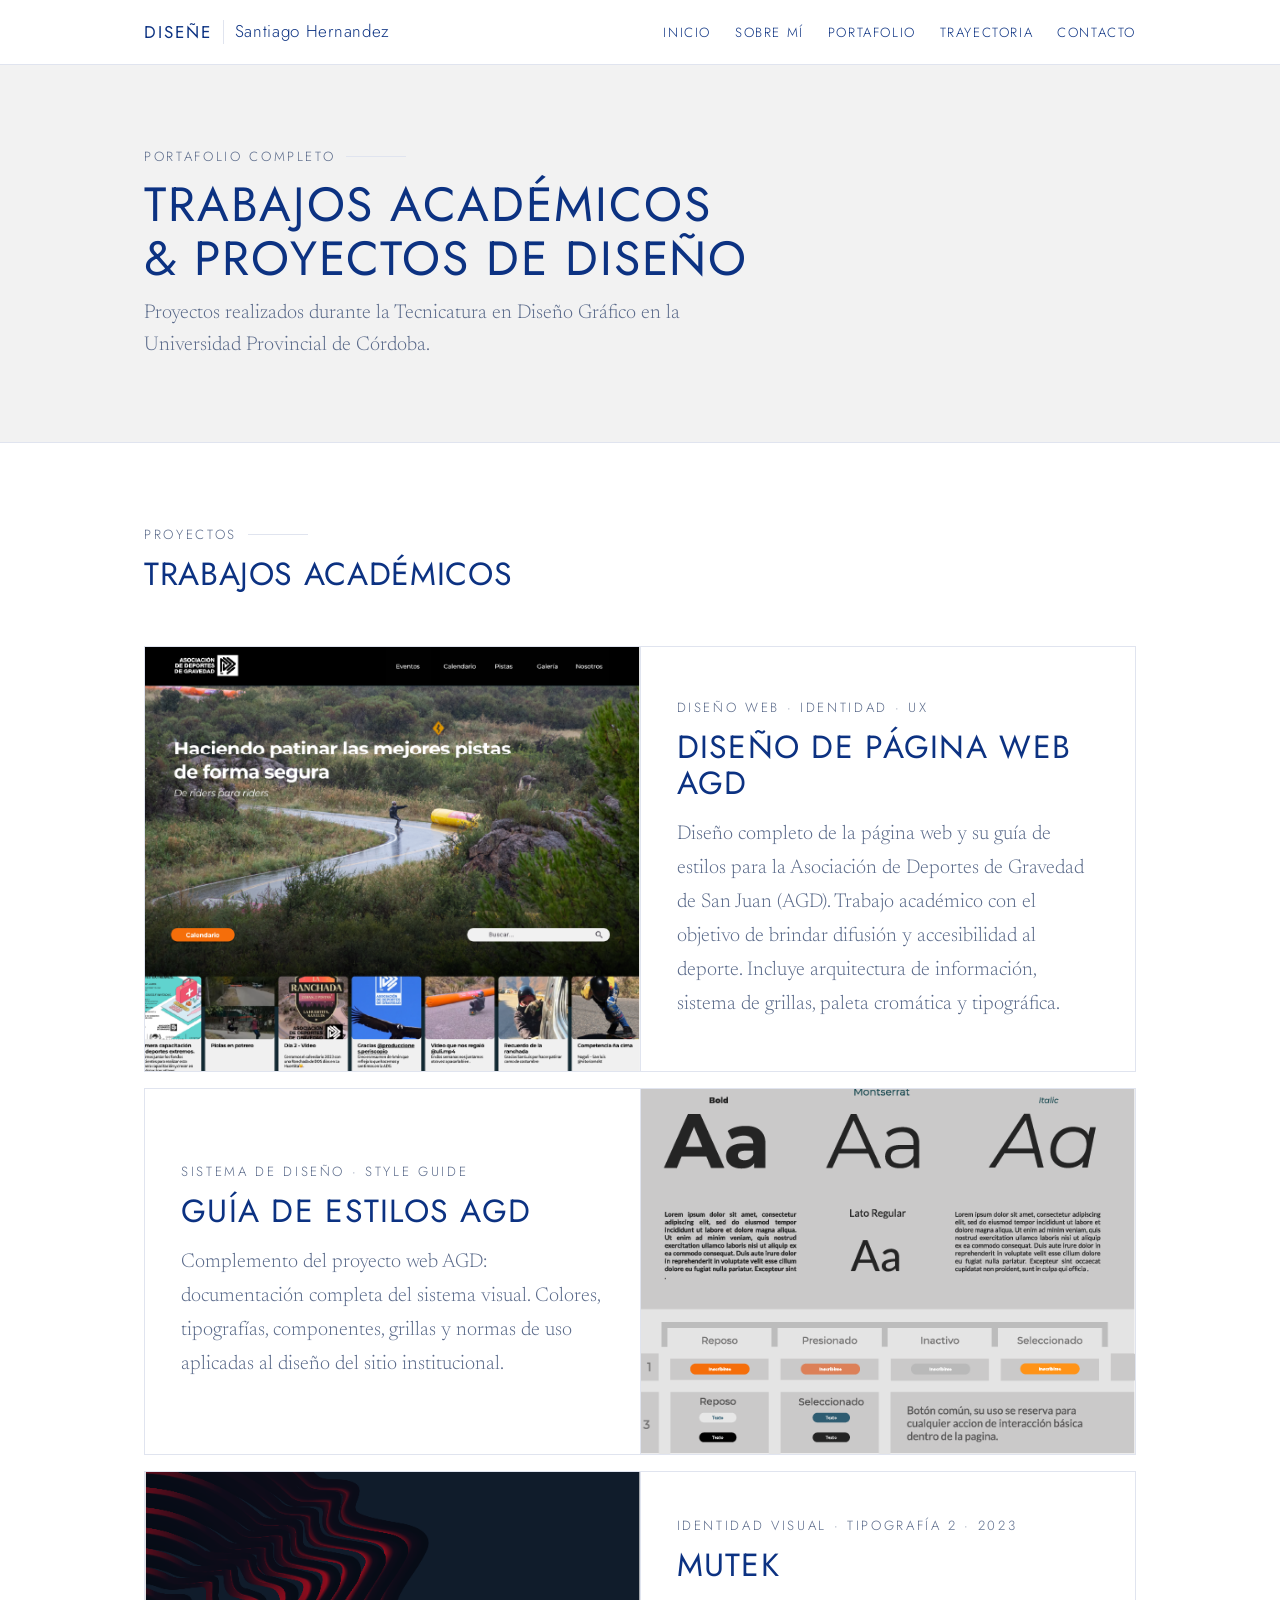
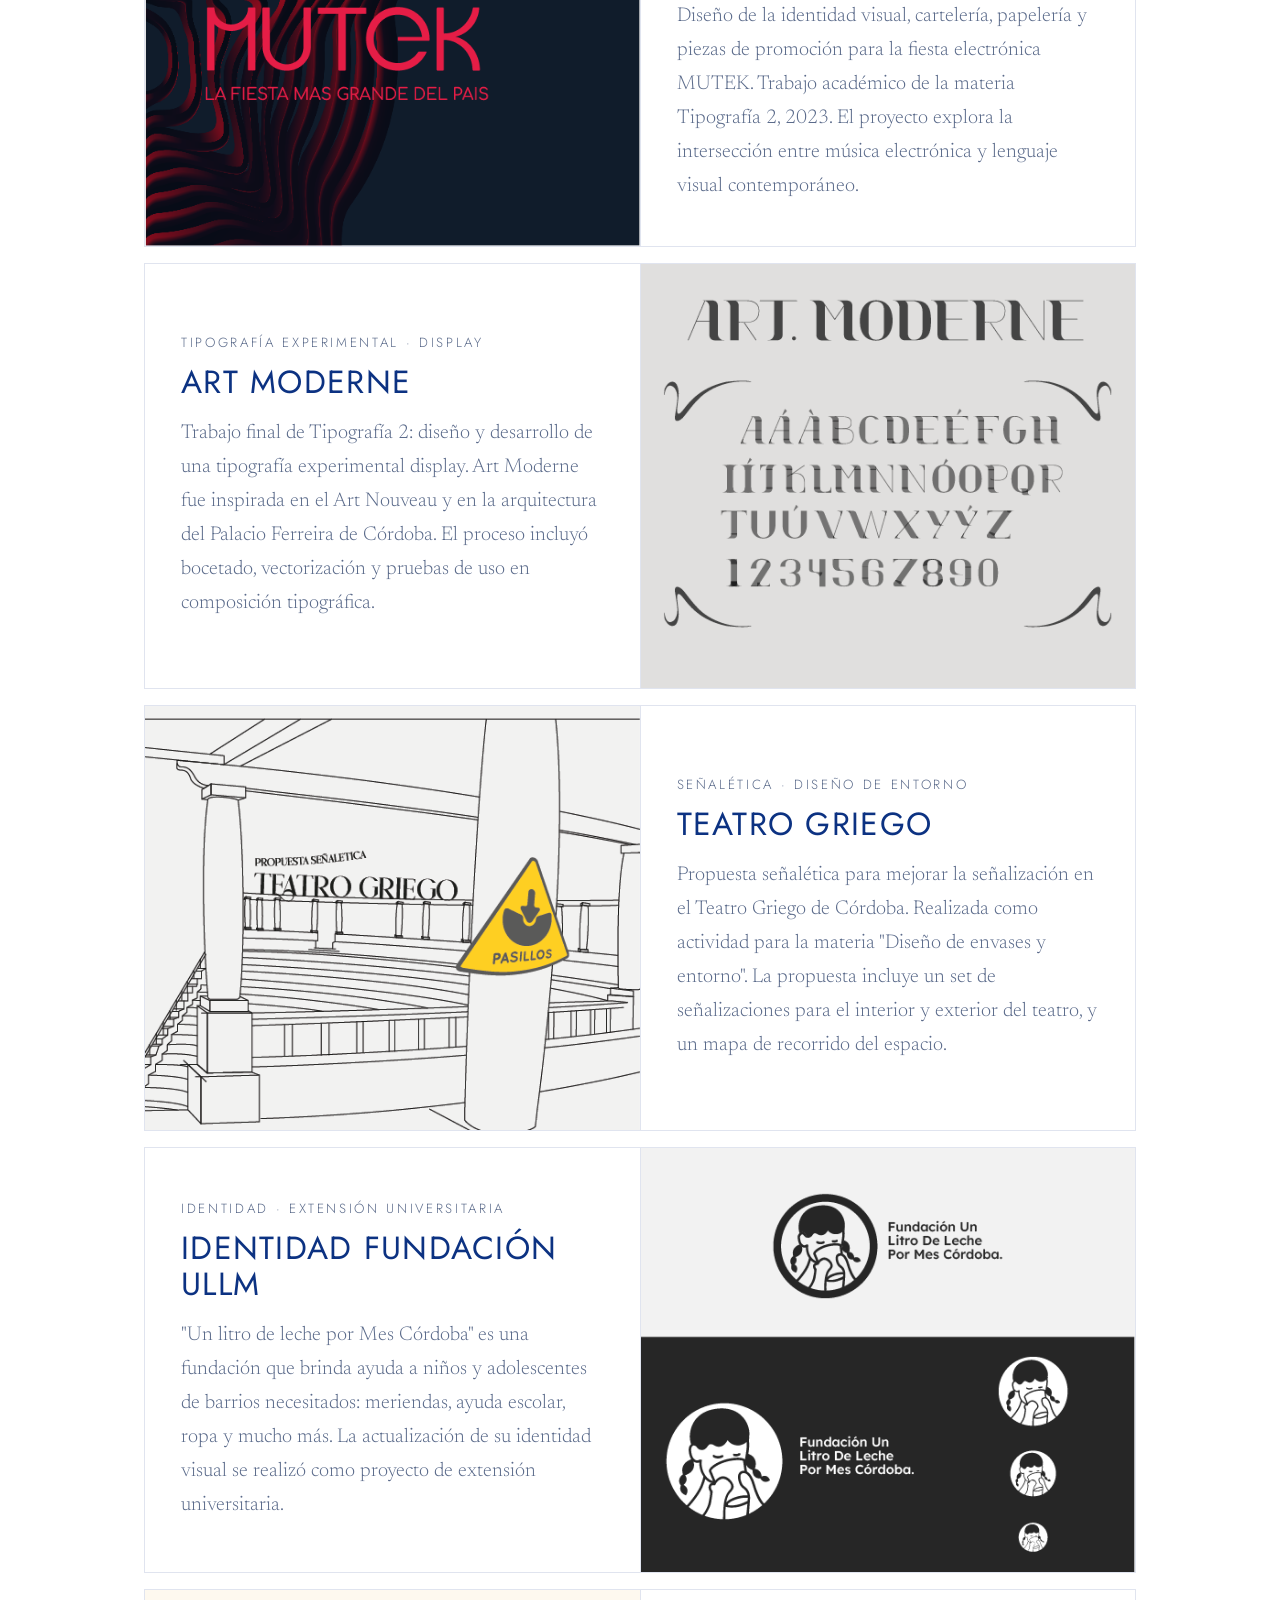
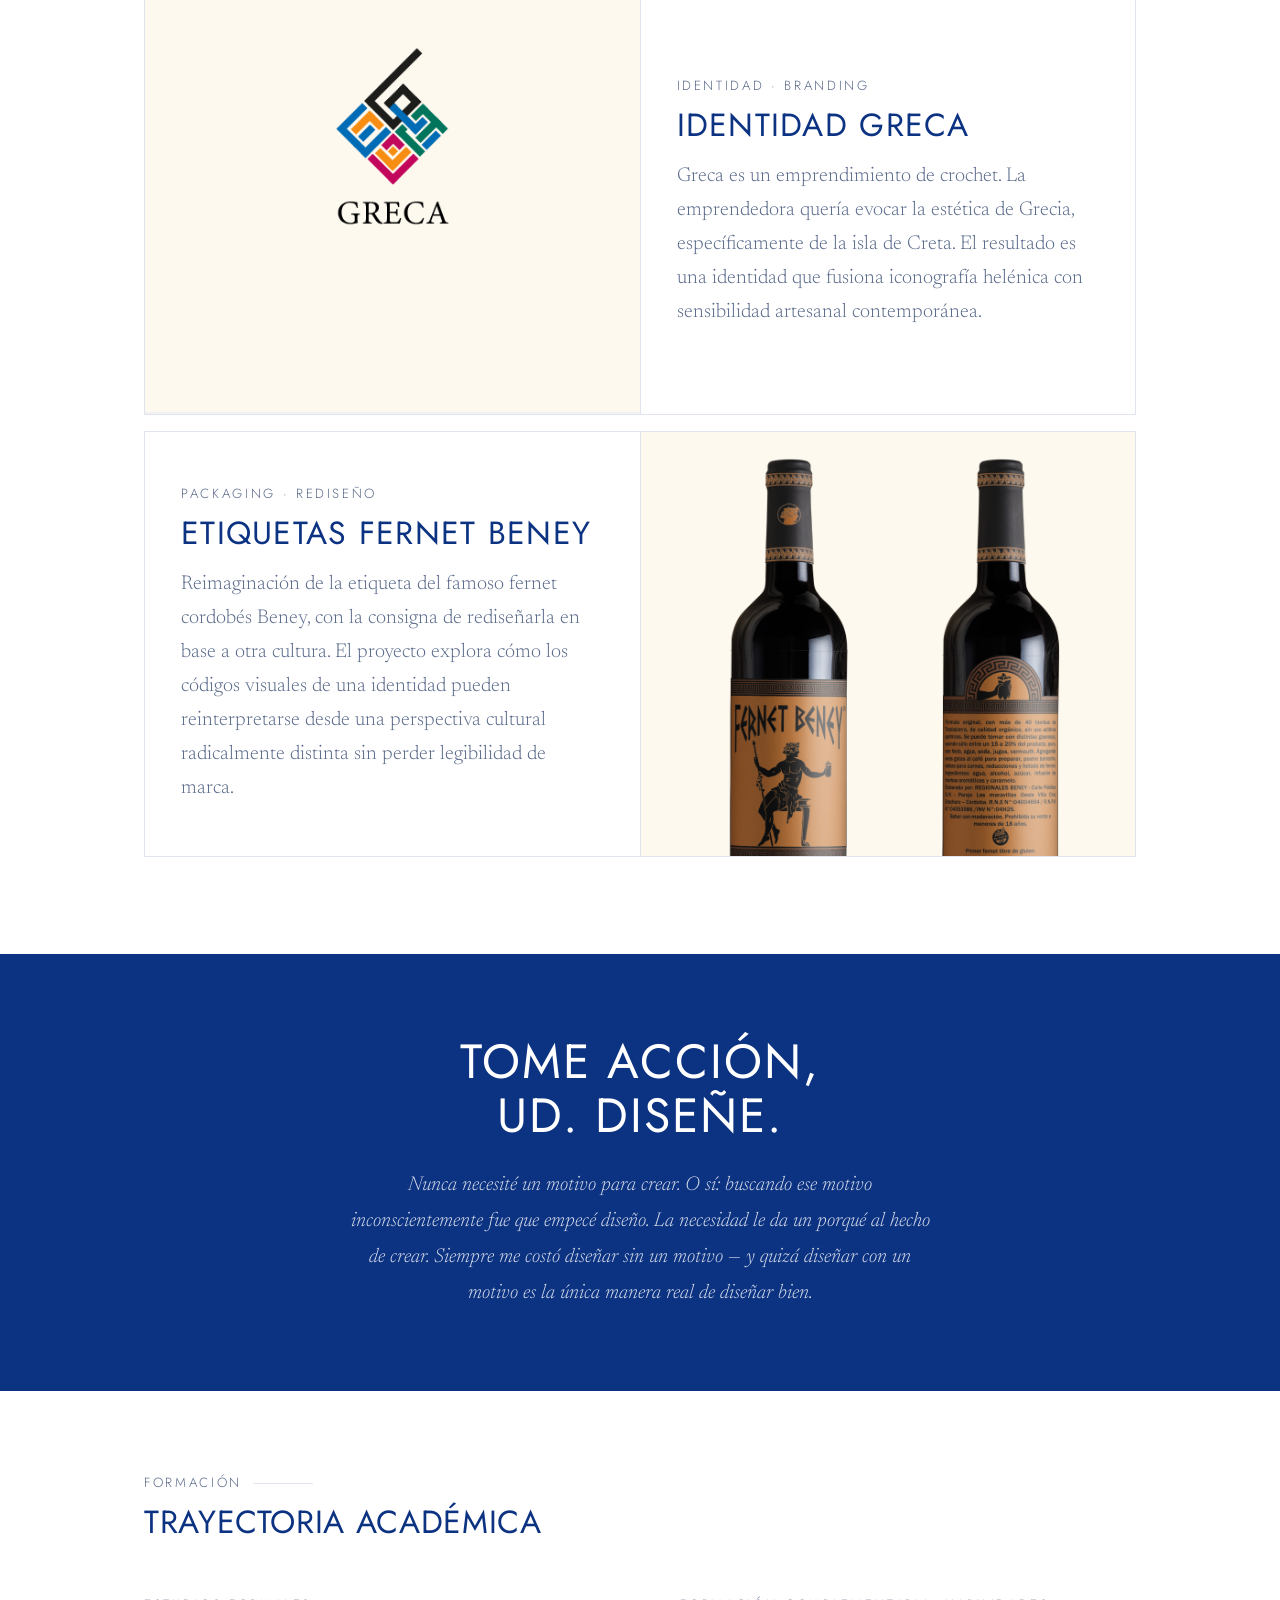
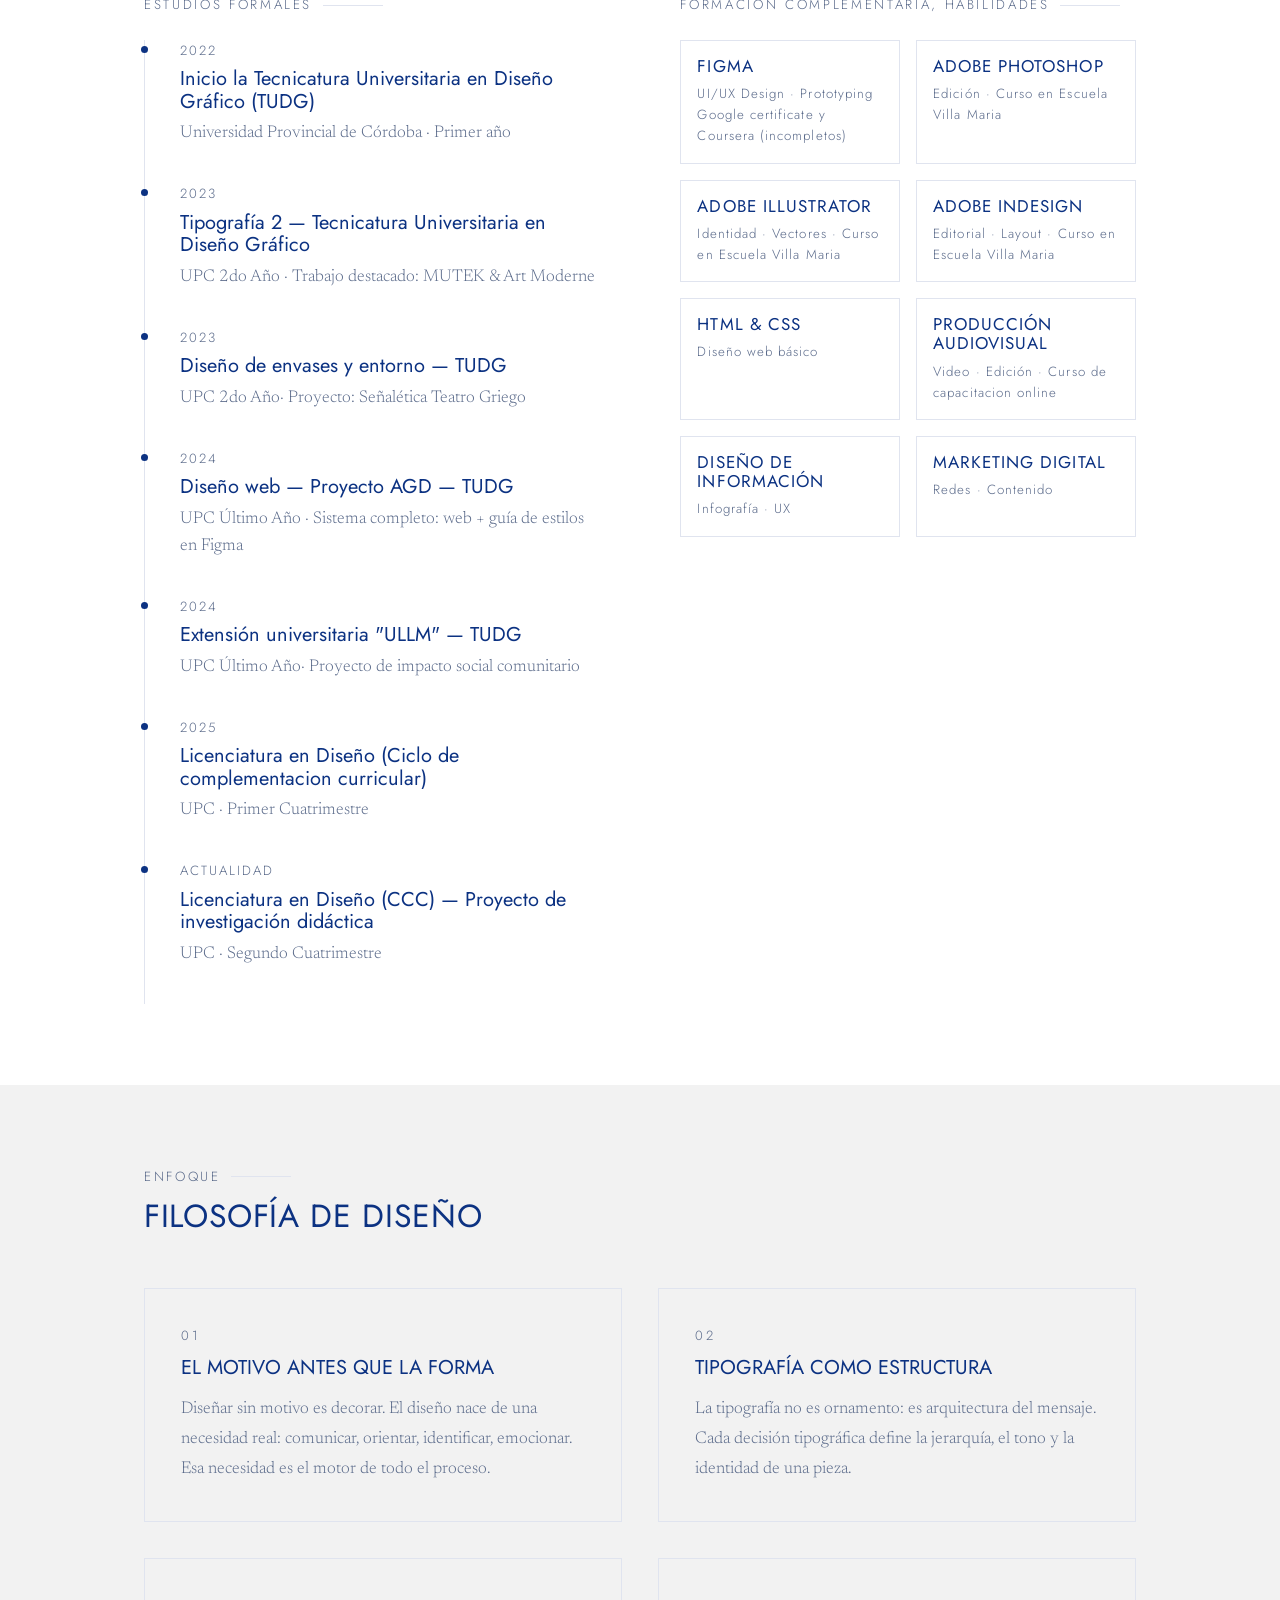
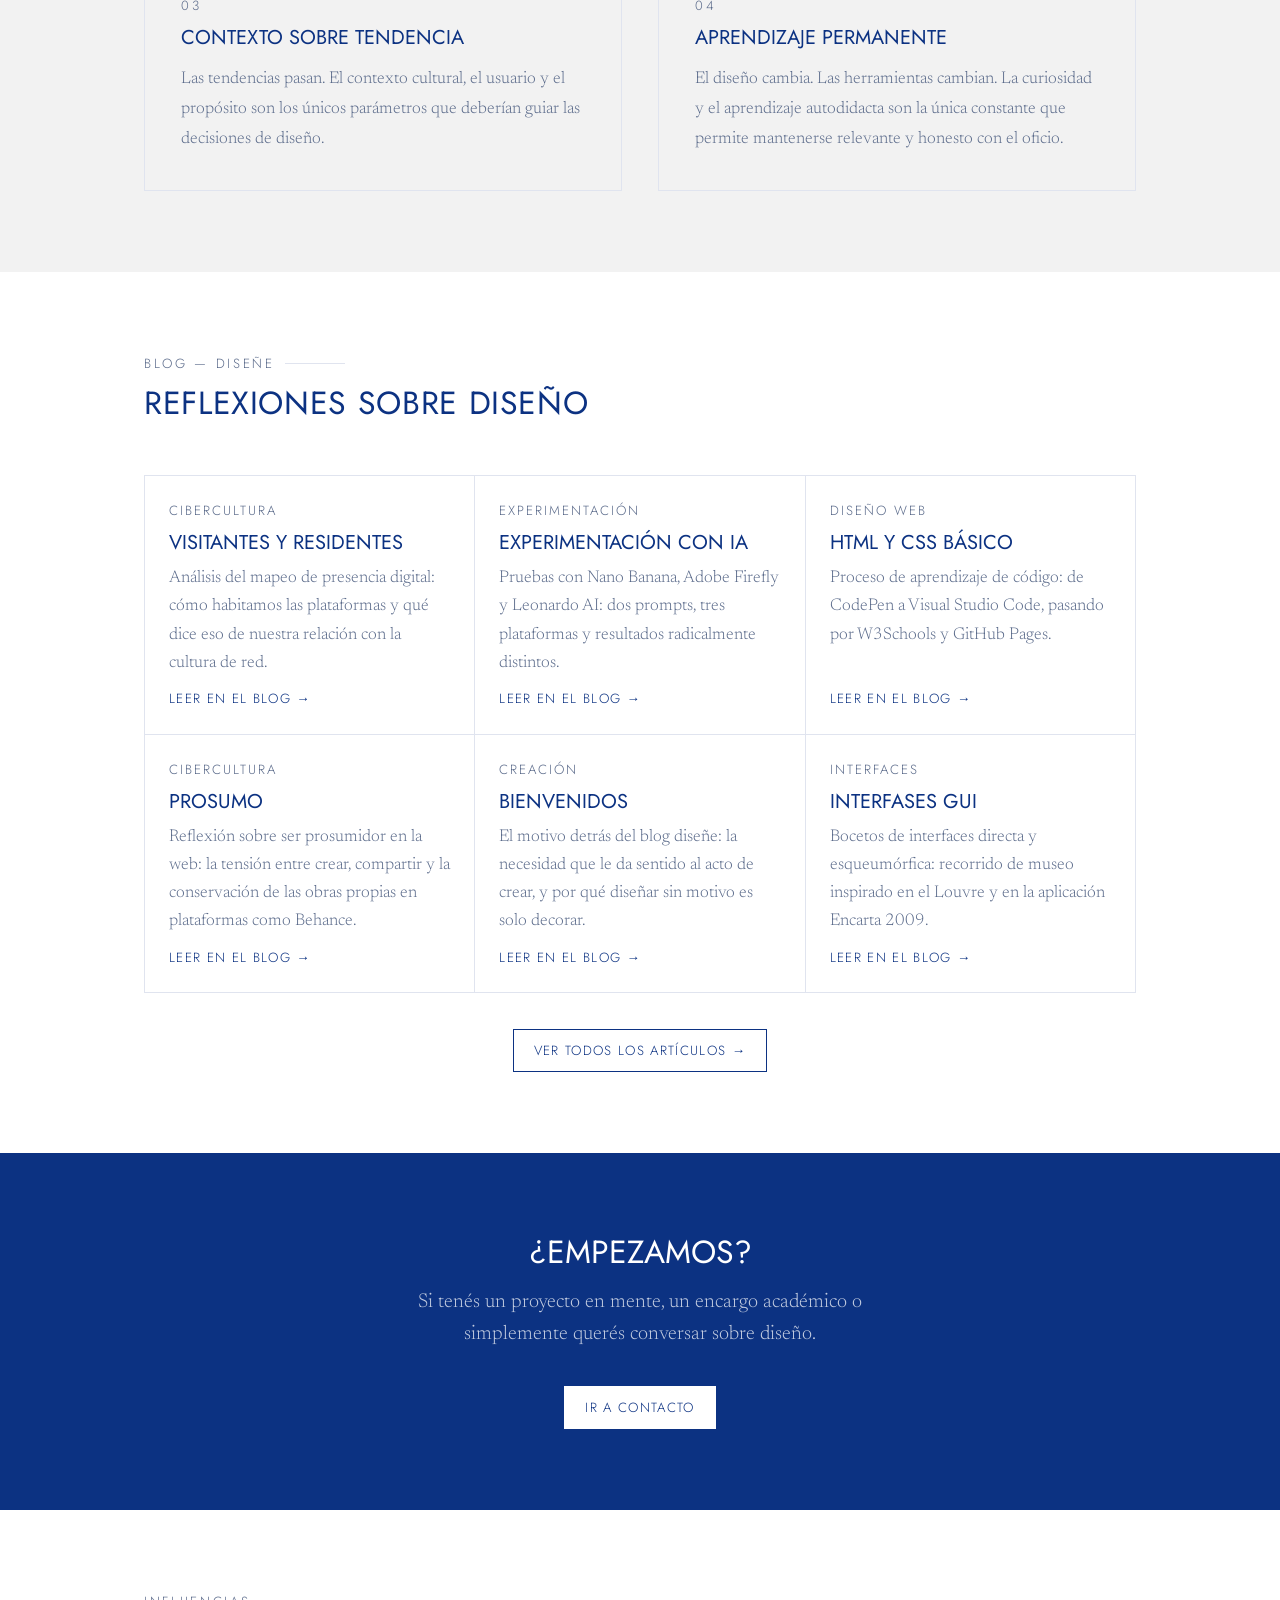
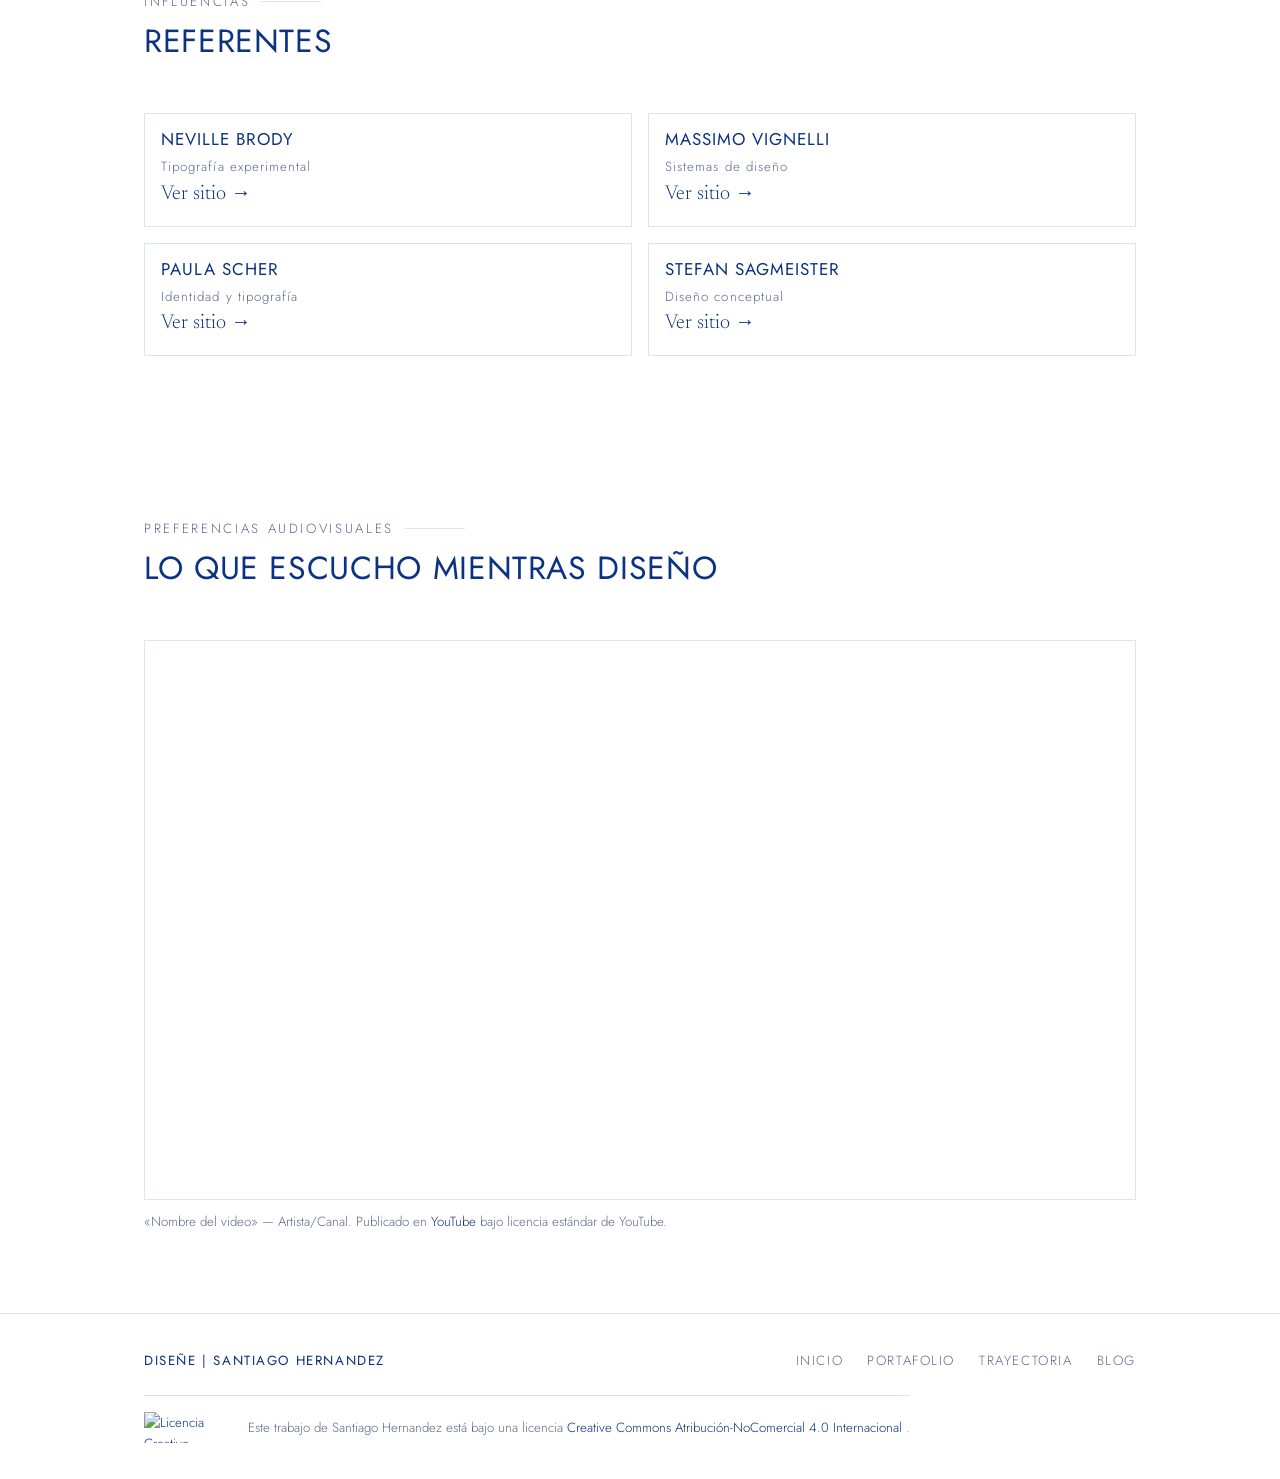
==== commit fdbd9ae6: "Update YouTube embed and clean up blog section Replaced old YouTube iframe with a new embed format a" ====
--- a/pagina numero dos.html
+++ b/pagina numero dos.html
@@ -579,9 +579,7 @@
       </div>
     </section>
 
-    <!-- ══════════════════════════════
-         BLOG / ESCRITURA
-    ══════════════════════════════ -->
+    <!--  BLOG -->
     <section class="section" aria-labelledby="blog-title">
       <div class="container">
 
@@ -715,14 +713,7 @@
     </div>
 
     <div style="position: relative; padding-bottom: 56.25%; height: 0; overflow: hidden; border: 1px solid var(--c-border);">
-      <iframe
-        src="https://youtu.be/17HREzdfU10?si=UJqF8eaRG2cximUZ"
-        title="Nombre del video — Artista"
-        style="position: absolute; top: 0; left: 0; width: 100%; height: 100%; border: 0;"
-        allow="accelerometer; autoplay; clipboard-write; encrypted-media; gyroscope; picture-in-picture"
-        allowfullscreen
-        loading="lazy"
-      ></iframe>
+     <iframe width="560" height="315" src="https://www.youtube.com/embed/17HREzdfU10?si=uogxGBhYGFhHkJf0" title="YouTube video player" frameborder="0" allow="accelerometer; autoplay; clipboard-write; encrypted-media; gyroscope; picture-in-picture; web-share" referrerpolicy="strict-origin-when-cross-origin" allowfullscreen></iframe>
     </div>
 
     <p style="margin-top: var(--sp-2); font-family: var(--f-heading); font-size: var(--fs-xs); color: var(--c-text-soft);">
--- a/styles.css
+++ b/styles.css
@@ -0,0 +1,841 @@
+/* --- Google Fonts --- */
+@import url('https://fonts.googleapis.com/css2?family=Jost:wght@300;400;500&family=Newsreader:ital,opsz,wght@0,6..72,300;0,6..72,400;1,6..72,300&display=swap');
+
+
+:root {
+  /* Colors — extracted from blog */
+  --c-primary:    #0c3282;
+  --c-bg:         #ffffff;
+  --c-tertiary:   #f2f2f2;
+  --c-fg:         #0c3282;
+  --c-text-soft:  #5a6a8a;
+  --c-border:     #e0e4ef;
+  --c-overlay:    rgba(12, 50, 130, 0.06);
+
+  /* Typography — blog exact matches */
+  --f-heading:  'Jost', sans-serif;
+  --f-body:     'Newsreader', serif;
+
+  /* Font sizes — fluid (blog clamp() system) */
+  --fs-xs:   clamp(0.75rem, 0.75rem + 0.1vw, 0.875rem);
+  --fs-sm:   clamp(0.825rem, 0.825rem + ((1vw - 0.2rem) * 0.56), 1.0625rem);
+  --fs-md:   clamp(1rem, 1rem + ((1vw - 0.2rem) * 0.588), 1.25rem);
+  --fs-lg:   clamp(1.75rem, 1.75rem + ((1vw - 0.2rem) * 0.588), 2rem);
+  --fs-xl:   clamp(2.5rem, 2.5rem + ((1vw - 0.2rem) * 1.176), 3rem);
+  --fs-2xl:  clamp(3.5rem, 3.5rem + 2vw, 5.5rem);
+
+  /* Spacing */
+  --sp-1: 0.44rem;
+  --sp-2: 0.67rem;
+  --sp-3: 1rem;
+  --sp-4: 1.5rem;
+  --sp-5: 2.25rem;
+  --sp-6: 3.38rem;
+  --sp-7: 5.06rem;
+
+  /* Layout */
+  --w-content: 660px;
+  --w-wide:    1040px;
+
+  /* Transitions */
+  --t-fast:   0.15s ease;
+  --t-normal: 0.25s ease;
+
+  /* Shadows */
+  --shadow-sm: 0 2px 8px rgba(12, 50, 130, 0.08);
+  --shadow-md: 0 6px 24px rgba(12, 50, 130, 0.12);
+}
+
+*, *::before, *::after { box-sizing: border-box; margin: 0; padding: 0; }
+
+html { scroll-behavior: smooth; font-size: 100%; }
+
+body {
+  background-color: var(--c-bg);
+  color: var(--c-fg);
+  font-family: var(--f-body);
+  font-size: var(--fs-md);
+  font-weight: 300;
+  line-height: 1.6;
+  -webkit-font-smoothing: antialiased;
+}
+
+img { max-width: 100%; height: auto; display: block; }
+
+a {
+  color: var(--c-primary);
+  text-decoration: none;
+  transition: color var(--t-fast);
+}
+a:hover { text-decoration: underline; }
+
+ul, ol { list-style: none; }
+
+h1, h2, h3, h4, h5, h6 {
+  font-family: var(--f-heading);
+  font-weight: 400;
+  line-height: 1.125;
+  color: var(--c-fg);
+}
+h1 { font-size: var(--fs-xl); }
+h2 { font-size: var(--fs-lg); }
+h3 { font-size: clamp(1.5rem, calc(1.5rem + 0.48vw), 1.75rem); }
+h4 { font-size: clamp(1.25rem, calc(1.25rem + 0.48vw), 1.5rem); }
+h5 { font-size: var(--fs-md); }
+h6 { font-size: var(--fs-sm); }
+
+
+.container {
+  width: 100%;
+  max-width: var(--w-wide);
+  margin-inline: auto;
+  padding-inline: var(--sp-4);
+}
+
+.container--narrow {
+  max-width: var(--w-content);
+  margin-inline: auto;
+  padding-inline: var(--sp-4);
+}
+
+.section { padding-block: var(--sp-7); }
+.section--sm { padding-block: var(--sp-5); }
+
+.divider {
+  width: 100%;
+  height: 1px;
+  background: var(--c-border);
+  border: 0;
+}
+
+.site-header {
+  position: sticky;
+  top: 0;
+  z-index: 100;
+  background: var(--c-bg);
+  border-bottom: 1px solid var(--c-border);
+}
+
+.header-inner {
+  display: flex;
+  align-items: center;
+  justify-content: space-between;
+  padding-block: var(--sp-3);
+}
+
+/* Logo block */
+.site-logo {
+  display: flex;
+  align-items: center;
+  gap: var(--sp-2);
+  text-decoration: none;
+}
+
+.site-logo__mark {
+  font-family: var(--f-heading);
+  font-size: var(--fs-sm);
+  font-weight: 400;
+  letter-spacing: 0.12em;
+  text-transform: uppercase;
+  color: var(--c-primary);
+  line-height: 1;
+}
+
+.site-logo__divider {
+  width: 1px;
+  height: 1.2em;
+  background: var(--c-border);
+}
+
+.site-logo__name {
+  font-family: var(--f-heading);
+  font-size: var(--fs-sm);
+  font-weight: 300;
+  color: var(--c-primary);
+  letter-spacing: 0.04em;
+}
+
+/* Navigation */
+.site-nav { display: flex; align-items: center; gap: var(--sp-4); }
+
+.site-nav__list {
+  display: flex;
+  gap: var(--sp-4);
+  align-items: center;
+}
+
+.site-nav__link {
+  font-family: var(--f-heading);
+  font-size: var(--fs-xs);
+  font-weight: 300;
+  letter-spacing: 0.12em;
+  text-transform: uppercase;
+  color: var(--c-primary);
+  text-decoration: none;
+  transition: opacity var(--t-fast);
+}
+.site-nav__link:hover { opacity: 0.6; text-decoration: none; }
+.site-nav__link.is-active { border-bottom: 1.5px solid var(--c-primary); }
+
+/* Mobile hamburger */
+.nav-toggle {
+  display: none;
+  background: none;
+  border: none;
+  cursor: pointer;
+  padding: var(--sp-1);
+  color: var(--c-primary);
+}
+
+.nav-toggle__bar {
+  display: block;
+  width: 22px;
+  height: 1.5px;
+  background: currentColor;
+  margin-block: 5px;
+  transition: transform var(--t-normal), opacity var(--t-fast);
+}
+
+
+.hero {
+  min-height: 88vh;
+  display: flex;
+  flex-direction: column;
+  justify-content: center;
+  padding-block: var(--sp-7);
+  border-bottom: 1px solid var(--c-border);
+  position: relative;
+  overflow: hidden;
+}
+
+/* Subtle grid texture */
+.hero::before {
+  content: '';
+  position: absolute;
+  inset: 0;
+  background-image:
+    linear-gradient(var(--c-border) 1px, transparent 1px),
+    linear-gradient(90deg, var(--c-border) 1px, transparent 1px);
+  background-size: 60px 60px;
+  opacity: 0.35;
+  pointer-events: none;
+}
+
+.hero__inner { position: relative; }
+
+.hero__eyebrow {
+  font-family: var(--f-heading);
+  font-size: var(--fs-xs);
+  font-weight: 300;
+  letter-spacing: 0.2em;
+  text-transform: uppercase;
+  color: var(--c-text-soft);
+  margin-bottom: var(--sp-3);
+  display: flex;
+  align-items: center;
+  gap: var(--sp-2);
+}
+
+.hero__eyebrow::before {
+  content: '';
+  display: block;
+  width: 32px;
+  height: 1px;
+  background: var(--c-text-soft);
+}
+
+.hero__title {
+  font-family: var(--f-heading);
+  font-size: var(--fs-2xl);
+  font-weight: 400;
+  line-height: 1.0;
+  letter-spacing: -0.01em;
+  text-transform: uppercase;
+  margin-bottom: var(--sp-4);
+  max-width: 14ch;
+}
+
+.hero__title em {
+  font-style: italic;
+  font-family: var(--f-body);
+  font-size: 0.88em;
+  text-transform: none;
+  color: var(--c-text-soft);
+}
+
+.hero__desc {
+  font-size: var(--fs-md);
+  font-weight: 300;
+  line-height: 1.7;
+  max-width: 52ch;
+  color: var(--c-fg);
+  margin-bottom: var(--sp-5);
+}
+
+.hero__cta { display: flex; gap: var(--sp-3); flex-wrap: wrap; }
+
+.btn {
+  display: inline-block;
+  font-family: var(--f-heading);
+  font-size: var(--fs-xs);
+  font-weight: 300;
+  letter-spacing: 0.1em;
+  text-transform: uppercase;
+  text-decoration: none;
+  border-radius: 0;
+  cursor: pointer;
+  transition: background var(--t-normal), color var(--t-normal), border-color var(--t-normal);
+  padding: 0.75em 1.5em;
+  border: 1.5px solid transparent;
+}
+
+.btn--primary {
+  background: var(--c-primary);
+  color: var(--c-bg);
+  border-color: var(--c-primary);
+}
+.btn--primary:hover {
+  background: var(--c-bg);
+  color: var(--c-primary);
+  border-color: var(--c-primary);
+  text-decoration: none;
+}
+
+.btn--outline {
+  background: transparent;
+  color: var(--c-primary);
+  border-color: var(--c-primary);
+}
+.btn--outline:hover {
+  background: var(--c-primary);
+  color: var(--c-bg);
+  text-decoration: none;
+}
+
+.section-header {
+  margin-bottom: var(--sp-6);
+}
+
+.section-label {
+  font-family: var(--f-heading);
+  font-size: var(--fs-xs);
+  font-weight: 300;
+  letter-spacing: 0.2em;
+  text-transform: uppercase;
+  color: var(--c-text-soft);
+  margin-bottom: var(--sp-2);
+  display: flex;
+  align-items: center;
+  gap: var(--sp-2);
+}
+
+.section-label::after {
+  content: '';
+  flex: 1;
+  height: 1px;
+  background: var(--c-border);
+  max-width: 60px;
+}
+
+.section-title {
+  font-size: var(--fs-lg);
+  text-transform: uppercase;
+  letter-spacing: 0.02em;
+}
+
+
+.about-grid {
+  display: grid;
+  grid-template-columns: 1fr 1fr;
+  gap: 0;
+  border: 1px solid var(--c-border);
+}
+
+.about-img {
+  position: relative;
+  overflow: hidden;
+  min-height: 400px;
+}
+
+.about-img img {
+  width: 100%;
+  height: 100%;
+  object-fit: cover;
+  object-position: center top;
+  display: block;
+  filter: grayscale(10%);
+  transition: transform 0.6s ease;
+}
+.about-img:hover img { transform: scale(1.02); }
+
+.about-content {
+  padding: var(--sp-6);
+  display: flex;
+  flex-direction: column;
+  justify-content: center;
+}
+
+.about-content blockquote {
+  font-family: var(--f-body);
+  font-size: clamp(1.1rem, 1.3vw, 1.4rem);
+  font-style: italic;
+  font-weight: 300;
+  line-height: 1.6;
+  color: var(--c-text-soft);
+  border-left: 2px solid var(--c-primary);
+  padding-left: var(--sp-4);
+  margin-block: var(--sp-4);
+}
+
+.about-content p {
+  margin-bottom: var(--sp-3);
+  font-size: var(--fs-md);
+}
+
+.skills-section { background: var(--c-tertiary); }
+
+.skills-grid {
+  display: grid;
+  grid-template-columns: repeat(auto-fit, minmax(180px, 1fr));
+  gap: 1px;
+  background: var(--c-border);
+  border: 1px solid var(--c-border);
+}
+
+.skill-item {
+  background: var(--c-bg);
+  padding: var(--sp-5) var(--sp-4);
+  display: flex;
+  flex-direction: column;
+  align-items: flex-start;
+  gap: var(--sp-2);
+  transition: background var(--t-normal);
+}
+.skill-item:hover { background: var(--c-primary); }
+.skill-item:hover .skill-item__name,
+.skill-item:hover .skill-item__num { color: var(--c-bg); }
+
+.skill-item__num {
+  font-family: var(--f-heading);
+  font-size: var(--fs-xs);
+  font-weight: 300;
+  letter-spacing: 0.15em;
+  color: var(--c-text-soft);
+  transition: color var(--t-normal);
+}
+
+.skill-item__name {
+  font-family: var(--f-heading);
+  font-size: var(--fs-md);
+  font-weight: 400;
+  text-transform: uppercase;
+  letter-spacing: 0.06em;
+  transition: color var(--t-normal);
+}
+
+.skill-item__bar {
+  width: 100%;
+  height: 1px;
+  background: var(--c-border);
+  margin-top: auto;
+}
+
+.portfolio-grid {
+  display: grid;
+  grid-template-columns: repeat(2, 1fr);
+  gap: 1px;
+  background: var(--c-border);
+  border: 1px solid var(--c-border);
+}
+
+.portfolio-grid--full {
+  grid-template-columns: repeat(2, 1fr);
+}
+
+.project-card {
+  background: var(--c-bg);
+  overflow: hidden;
+  position: relative;
+}
+
+.project-card__img {
+  overflow: hidden;
+  aspect-ratio: 4 / 3;
+  background: var(--c-tertiary);
+}
+.project-card__img img {
+  width: 100%;
+  height: 100%;
+  object-fit: cover;
+  transition: transform 0.5s ease;
+}
+.project-card:hover .project-card__img img { transform: scale(1.04); }
+
+.project-card__body {
+  padding: var(--sp-4);
+  border-top: 1px solid var(--c-border);
+}
+
+.project-card__tag {
+  font-family: var(--f-heading);
+  font-size: var(--fs-xs);
+  font-weight: 300;
+  letter-spacing: 0.15em;
+  text-transform: uppercase;
+  color: var(--c-text-soft);
+  margin-bottom: var(--sp-2);
+}
+
+.project-card__title {
+  font-family: var(--f-heading);
+  font-size: var(--fs-md);
+  font-weight: 400;
+  text-transform: uppercase;
+  letter-spacing: 0.04em;
+  margin-bottom: var(--sp-2);
+}
+
+.project-card__desc {
+  font-size: var(--fs-sm);
+  font-weight: 300;
+  line-height: 1.65;
+  color: var(--c-text-soft);
+}
+
+.timeline { position: relative; }
+
+.timeline::before {
+  content: '';
+  position: absolute;
+  left: 0;
+  top: 0;
+  width: 1px;
+  height: 100%;
+  background: var(--c-border);
+}
+
+.timeline-item {
+  padding-left: var(--sp-5);
+  padding-bottom: var(--sp-5);
+  position: relative;
+}
+
+.timeline-item::before {
+  content: '';
+  position: absolute;
+  left: -3px;
+  top: 6px;
+  width: 7px;
+  height: 7px;
+  background: var(--c-primary);
+  border-radius: 50%;
+}
+
+.timeline-item__date {
+  font-family: var(--f-heading);
+  font-size: var(--fs-xs);
+  font-weight: 300;
+  letter-spacing: 0.15em;
+  text-transform: uppercase;
+  color: var(--c-text-soft);
+  margin-bottom: var(--sp-1);
+}
+
+.timeline-item__title {
+  font-family: var(--f-heading);
+  font-size: var(--fs-md);
+  font-weight: 400;
+  margin-bottom: var(--sp-1);
+}
+
+.timeline-item__sub {
+  font-size: var(--fs-sm);
+  color: var(--c-text-soft);
+}
+
+.cta-strip {
+  background: var(--c-primary);
+  color: var(--c-bg);
+  padding-block: var(--sp-7);
+  text-align: center;
+}
+
+.cta-strip h2 {
+  color: var(--c-bg);
+  text-transform: uppercase;
+  margin-bottom: var(--sp-3);
+}
+
+.cta-strip p {
+  color: rgba(255,255,255,0.75);
+  font-size: var(--fs-md);
+  margin-bottom: var(--sp-5);
+  max-width: 44ch;
+  margin-inline: auto;
+}
+
+.btn--inverse {
+  background: var(--c-bg);
+  color: var(--c-primary);
+  border-color: var(--c-bg);
+}
+.btn--inverse:hover {
+  background: transparent;
+  color: var(--c-bg);
+  border-color: var(--c-bg);
+  text-decoration: none;
+}
+
+.contact-grid {
+  display: grid;
+  grid-template-columns: repeat(auto-fit, minmax(220px, 1fr));
+  gap: var(--sp-5);
+}
+
+.contact-item {
+  border-top: 1px solid var(--c-border);
+  padding-top: var(--sp-3);
+}
+
+.contact-item__label {
+  font-family: var(--f-heading);
+  font-size: var(--fs-xs);
+  font-weight: 300;
+  letter-spacing: 0.2em;
+  text-transform: uppercase;
+  color: var(--c-text-soft);
+  margin-bottom: var(--sp-2);
+}
+
+.contact-item__value {
+  font-family: var(--f-heading);
+  font-size: var(--fs-md);
+  font-weight: 400;
+  color: var(--c-fg);
+}
+
+.site-footer {
+  border-top: 1px solid var(--c-border);
+  padding-block: var(--sp-5);
+}
+
+.footer-inner {
+  display: flex;
+  align-items: center;
+  justify-content: space-between;
+  gap: var(--sp-4);
+  flex-wrap: wrap;
+}
+
+.footer-brand {
+  font-family: var(--f-heading);
+  font-size: var(--fs-xs);
+  font-weight: 400;
+  letter-spacing: 0.12em;
+  text-transform: uppercase;
+}
+
+.footer-copy {
+  font-family: var(--f-heading);
+  font-size: 0.7rem;
+  font-weight: 300;
+  color: var(--c-text-soft);
+  letter-spacing: 0.08em;
+}
+
+.footer-nav {
+  display: flex;
+  gap: var(--sp-4);
+}
+
+.footer-nav a {
+  font-family: var(--f-heading);
+  font-size: var(--fs-xs);
+  font-weight: 300;
+  letter-spacing: 0.12em;
+  text-transform: uppercase;
+  color: var(--c-text-soft);
+}
+.footer-nav a:hover { color: var(--c-primary); text-decoration: none; }
+
+.page-hero {
+  padding-block: var(--sp-7);
+  border-bottom: 1px solid var(--c-border);
+  background: var(--c-tertiary);
+}
+
+.page-hero__title {
+  text-transform: uppercase;
+  letter-spacing: 0.04em;
+  margin-bottom: var(--sp-2);
+}
+
+.page-hero__sub {
+  font-size: var(--fs-md);
+  color: var(--c-text-soft);
+  max-width: 50ch;
+}
+
+.philosophy-grid {
+  display: grid;
+  grid-template-columns: 1fr 1fr;
+  gap: var(--sp-5);
+}
+
+.philosophy-card {
+  border: 1px solid var(--c-border);
+  padding: var(--sp-5);
+}
+
+.philosophy-card__num {
+  font-family: var(--f-heading);
+  font-size: var(--fs-xs);
+  letter-spacing: 0.2em;
+  text-transform: uppercase;
+  color: var(--c-text-soft);
+  margin-bottom: var(--sp-2);
+}
+
+.philosophy-card__title {
+  font-family: var(--f-heading);
+  font-size: var(--fs-md);
+  font-weight: 400;
+  text-transform: uppercase;
+  margin-bottom: var(--sp-3);
+}
+
+.philosophy-card__text {
+  font-size: var(--fs-sm);
+  line-height: 1.75;
+  color: var(--c-text-soft);
+}
+
+.featured-card {
+  display: grid;
+  grid-template-columns: 1fr 1fr;
+  border: 1px solid var(--c-border);
+  overflow: hidden;
+}
+
+.featured-card__img {
+  overflow: hidden;
+  min-height: 360px;
+}
+.featured-card__img img {
+  width: 100%;
+  height: 100%;
+  object-fit: cover;
+}
+
+.featured-card__body {
+  padding: var(--sp-6);
+  display: flex;
+  flex-direction: column;
+  justify-content: center;
+}
+
+.featured-card__tag {
+  font-family: var(--f-heading);
+  font-size: var(--fs-xs);
+  letter-spacing: 0.2em;
+  text-transform: uppercase;
+  color: var(--c-text-soft);
+  margin-bottom: var(--sp-3);
+}
+
+.featured-card__title {
+  font-size: clamp(1.75rem, 3vw, 2.5rem);
+  text-transform: uppercase;
+  margin-bottom: var(--sp-3);
+}
+
+.featured-card__desc {
+  font-size: var(--fs-md);
+  line-height: 1.7;
+  color: var(--c-text-soft);
+  margin-bottom: var(--sp-5);
+}
+
+:focus-visible {
+  outline: 2px dotted var(--c-primary);
+  outline-offset: 3px;
+}
+
+.sr-only {
+  position: absolute;
+  width: 1px;
+  height: 1px;
+  padding: 0;
+  margin: -1px;
+  overflow: hidden;
+  clip: inset(50%);
+  white-space: nowrap;
+  border: 0;
+}
+
+@media (prefers-reduced-motion: reduce) {
+  *, *::before, *::after { animation-duration: 0.01ms !important; transition-duration: 0.01ms !important; }
+}
+
+@media (max-width: 820px) {
+  .about-grid { grid-template-columns: 1fr; }
+  .about-img { min-height: 280px; }
+  .philosophy-grid { grid-template-columns: 1fr; }
+  .featured-card { grid-template-columns: 1fr; }
+  .featured-card__img { min-height: 260px; }
+
+  .portfolio-grid { grid-template-columns: 1fr; }
+  .portfolio-grid--full { grid-template-columns: 1fr; }
+}
+
+@media (max-width: 600px) {
+  .site-nav__list { display: none; }
+  .site-nav__list.is-open {
+    display: flex;
+    flex-direction: column;
+    position: fixed;
+    inset: 0;
+    background: var(--c-bg);
+    z-index: 200;
+    justify-content: center;
+    align-items: center;
+    gap: var(--sp-5);
+  }
+  .site-nav__list.is-open .site-nav__link {
+    font-size: var(--fs-lg);
+    letter-spacing: 0.1em;
+  }
+  .nav-toggle { display: flex; flex-direction: column; justify-content: center; }
+
+  .hero { min-height: 70vh; }
+  .hero__title { font-size: clamp(2.2rem, 12vw, 3.5rem); }
+
+  .about-content { padding: var(--sp-4); }
+  .skills-grid { grid-template-columns: 1fr 1fr; }
+
+  .contact-grid { grid-template-columns: 1fr; }
+  .footer-inner { flex-direction: column; text-align: center; }
+  .footer-nav { justify-content: center; }
+}
+
+figcaption {
+  font-family: var(--f-heading);
+  font-size: var(--fs-xs);
+  color: var(--c-text-soft);
+  letter-spacing: 0.08em;
+  padding: 0.5em 0;
+  border-top: 1px solid var(--c-border);
+}
+
+.license {
+  display: flex;
+  align-items: center;
+  gap: var(--sp-3);
+  padding-top: var(--sp-3);
+  border-top: 1px solid var(--c-border);
+  font-family: var(--f-heading);
+  font-size: var(--fs-xs);
+  color: var(--c-text-soft);
+  flex-wrap: wrap;
+}
+.license img { flex-shrink: 0; }
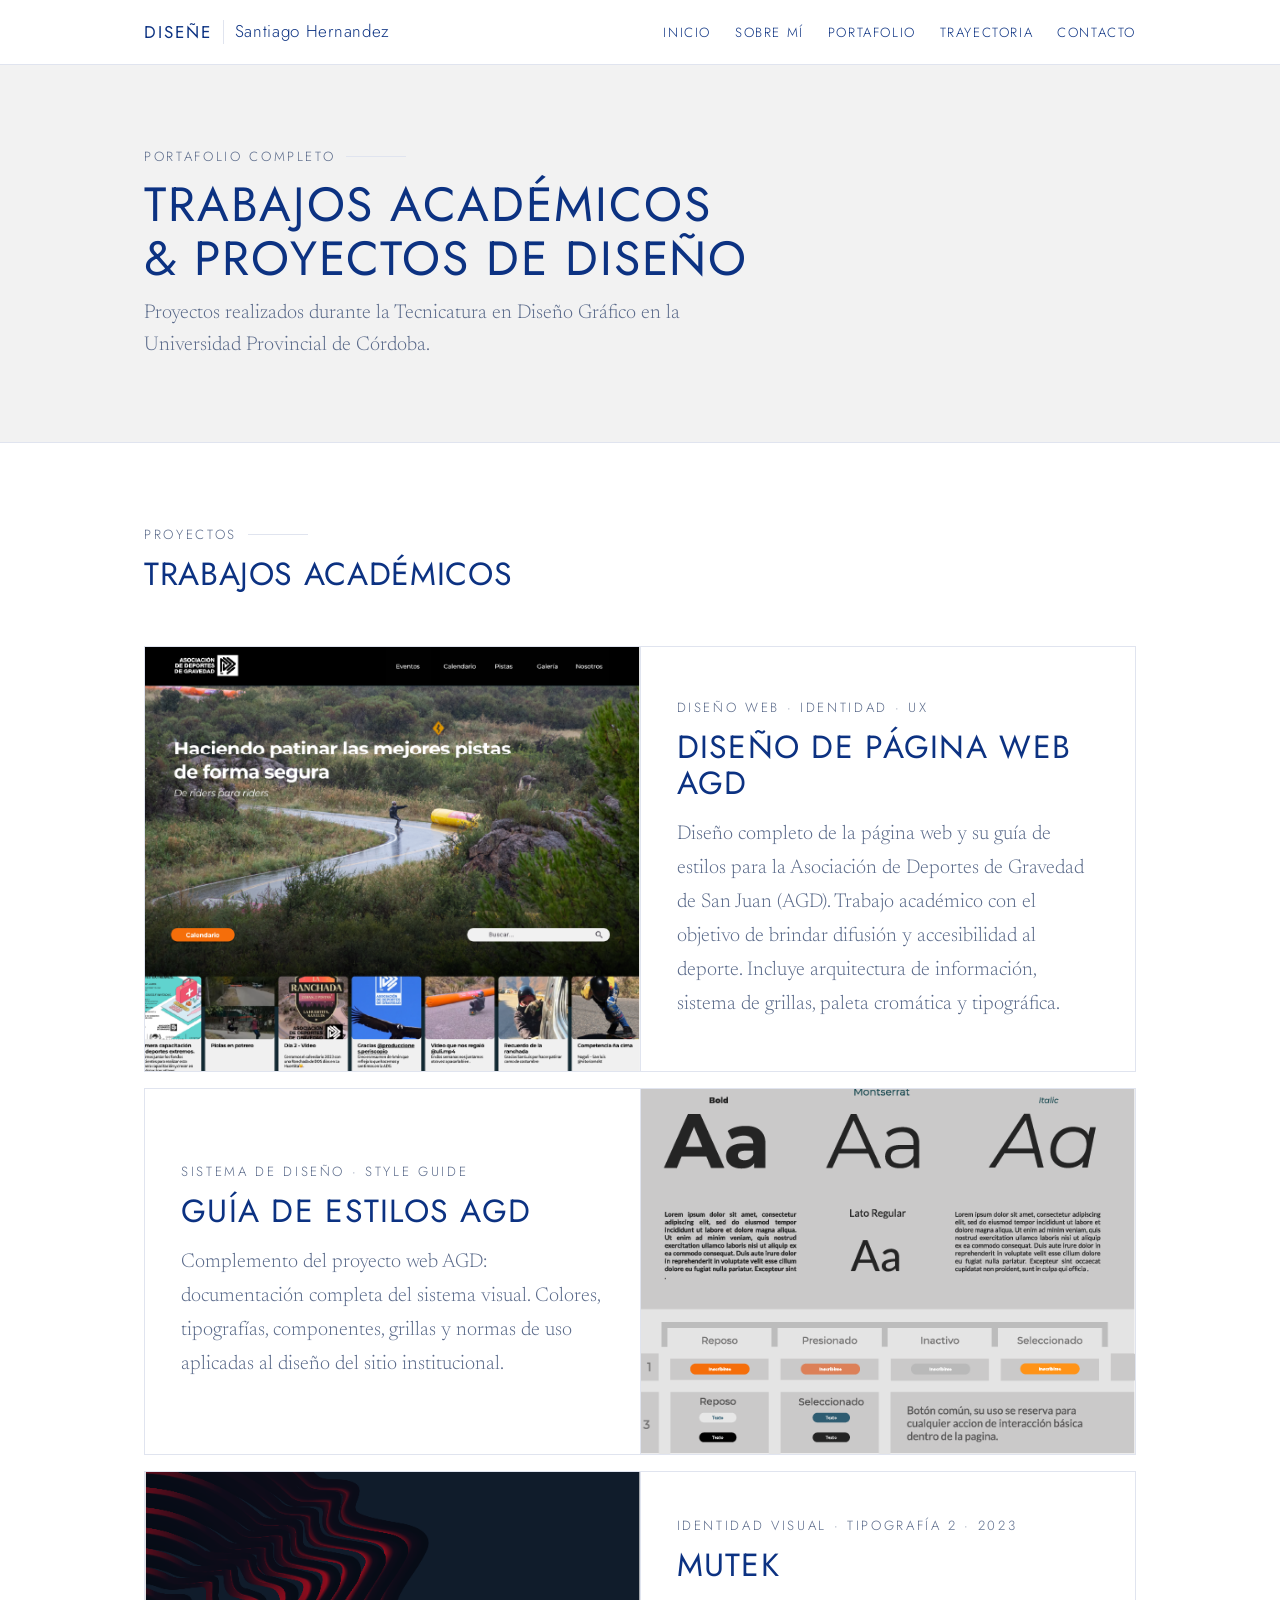
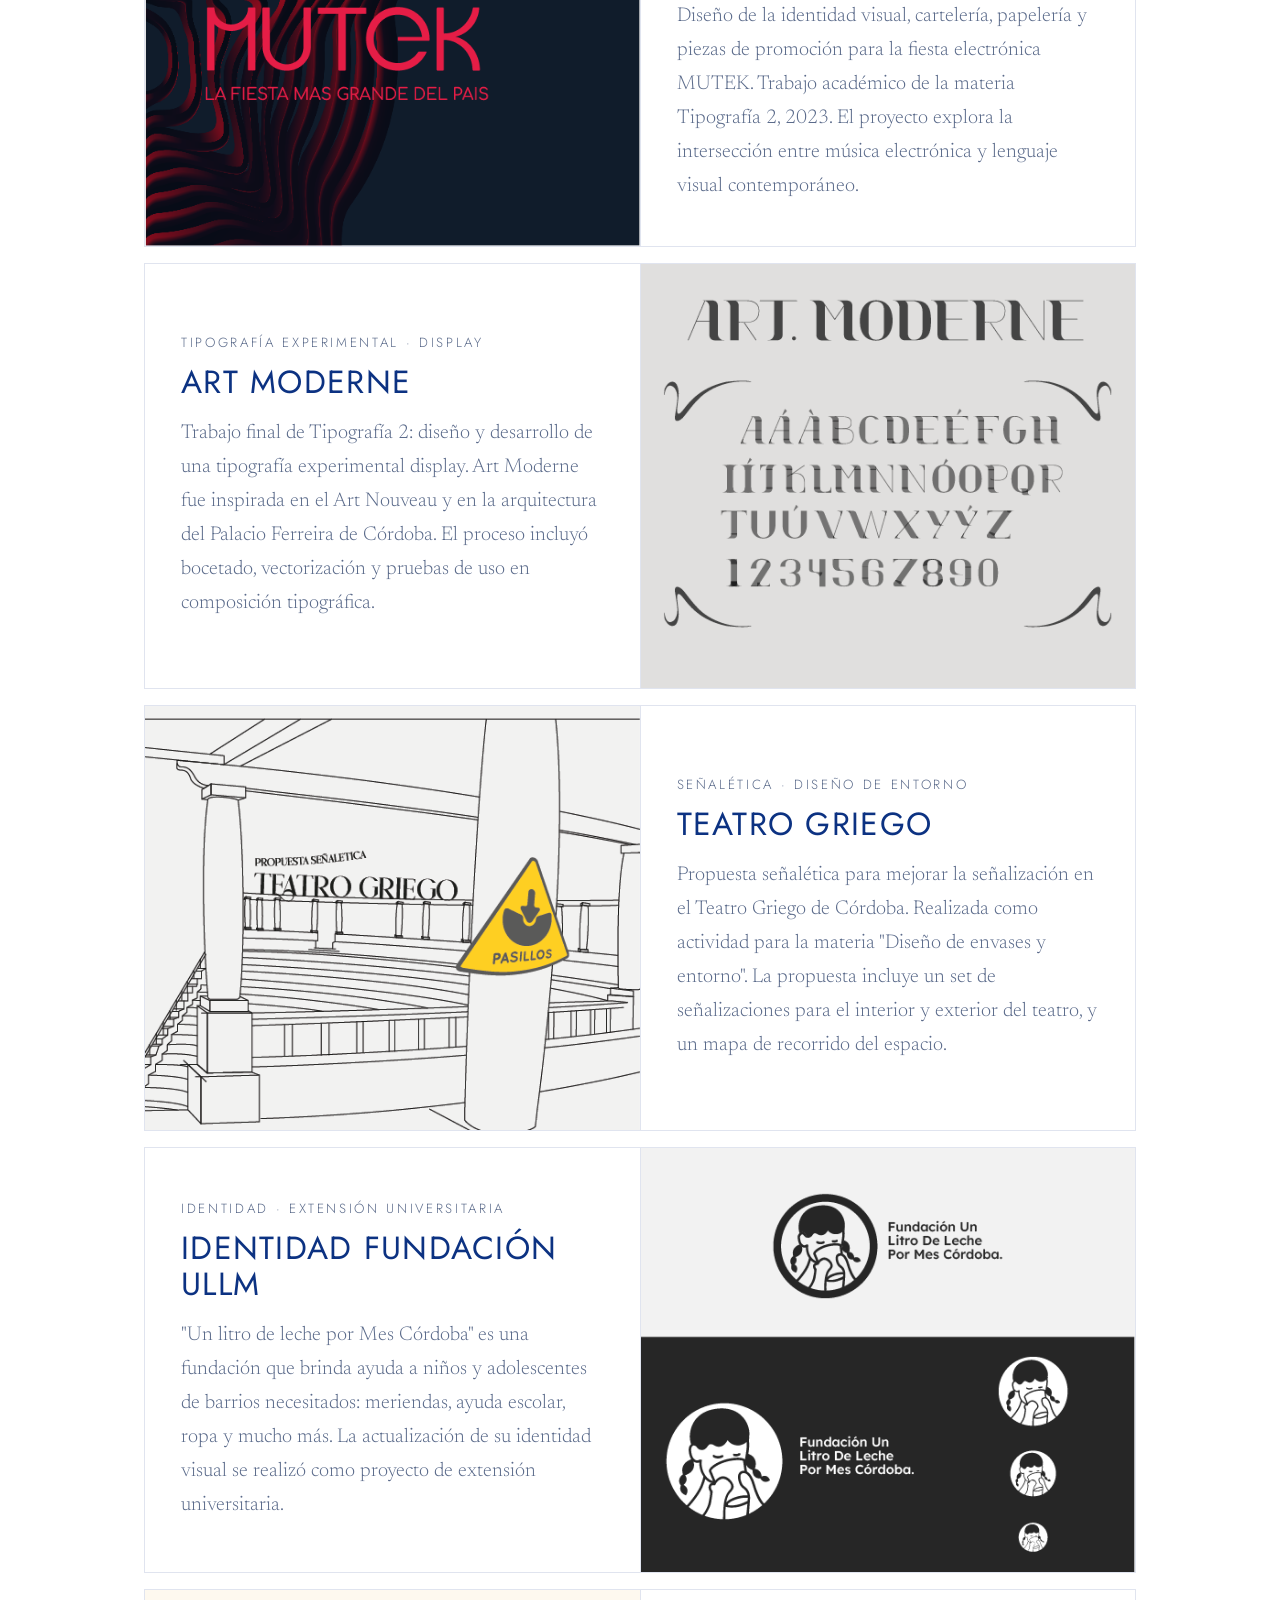
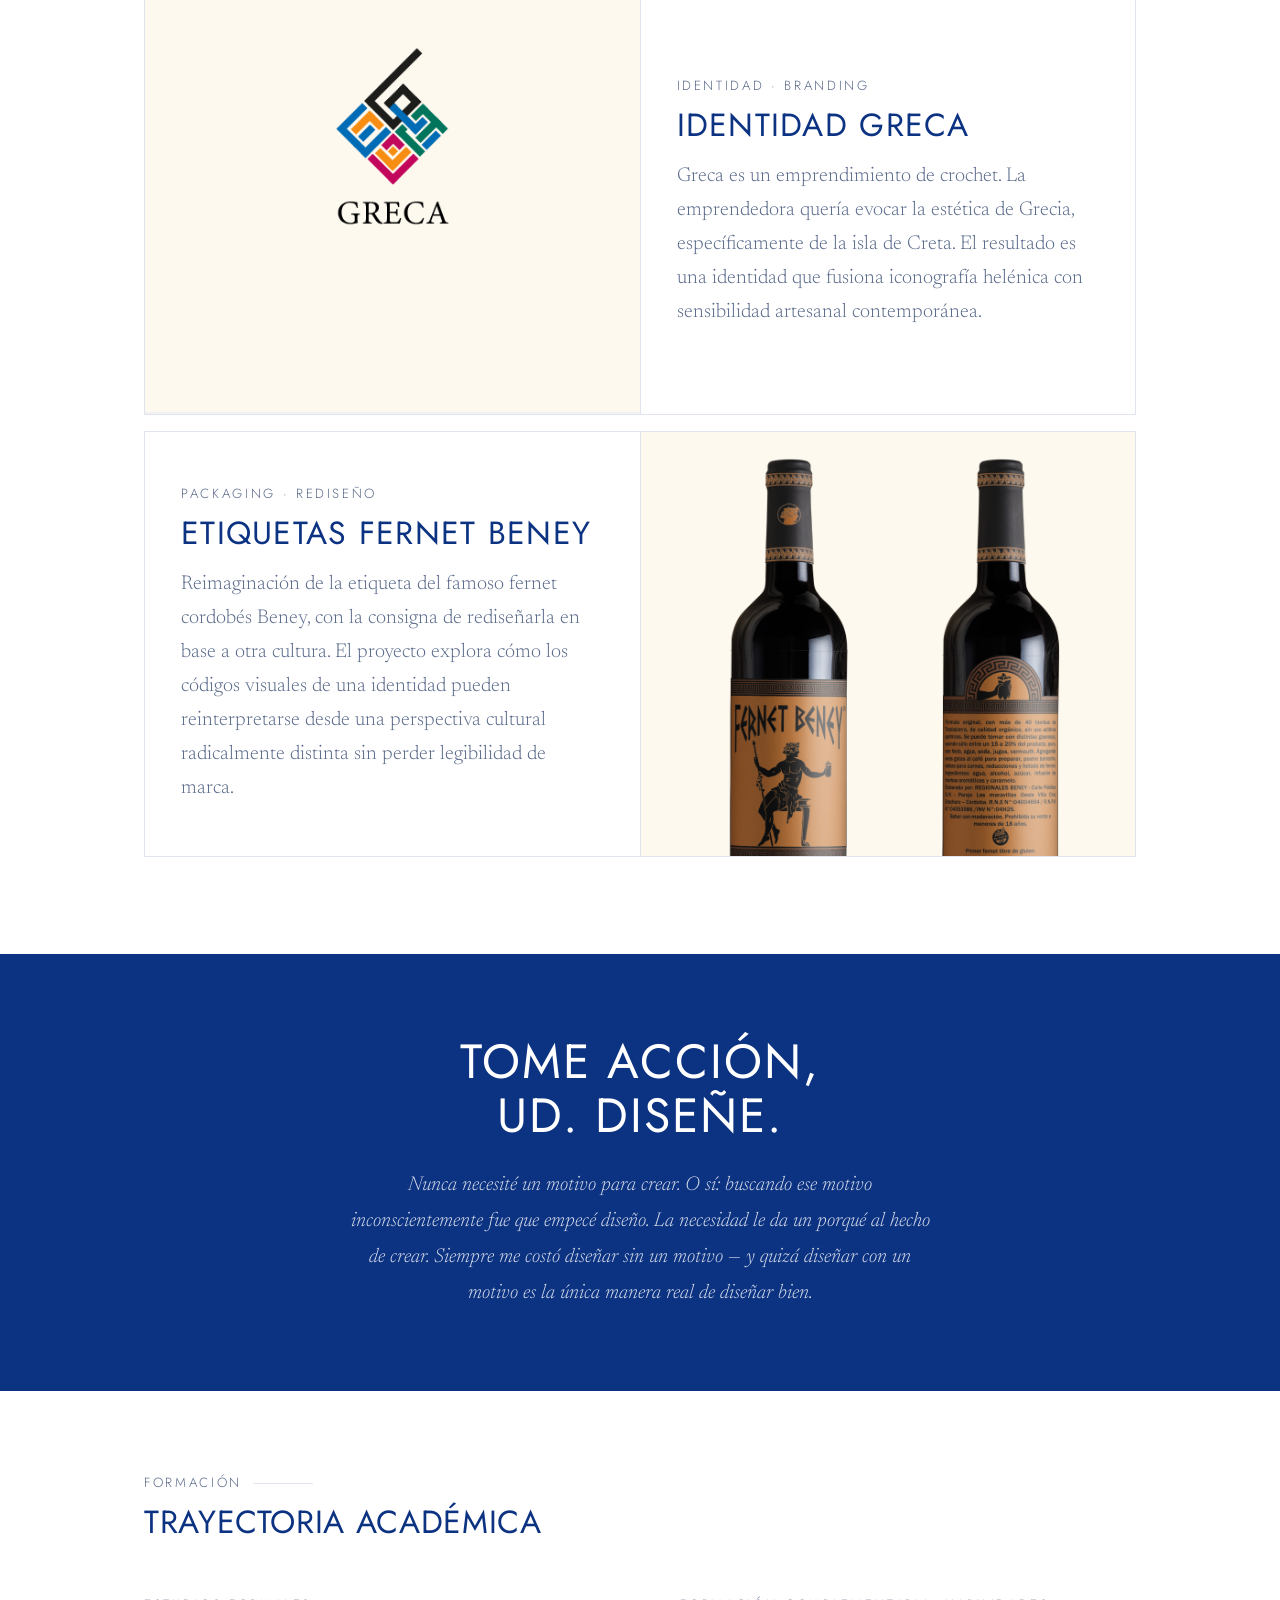
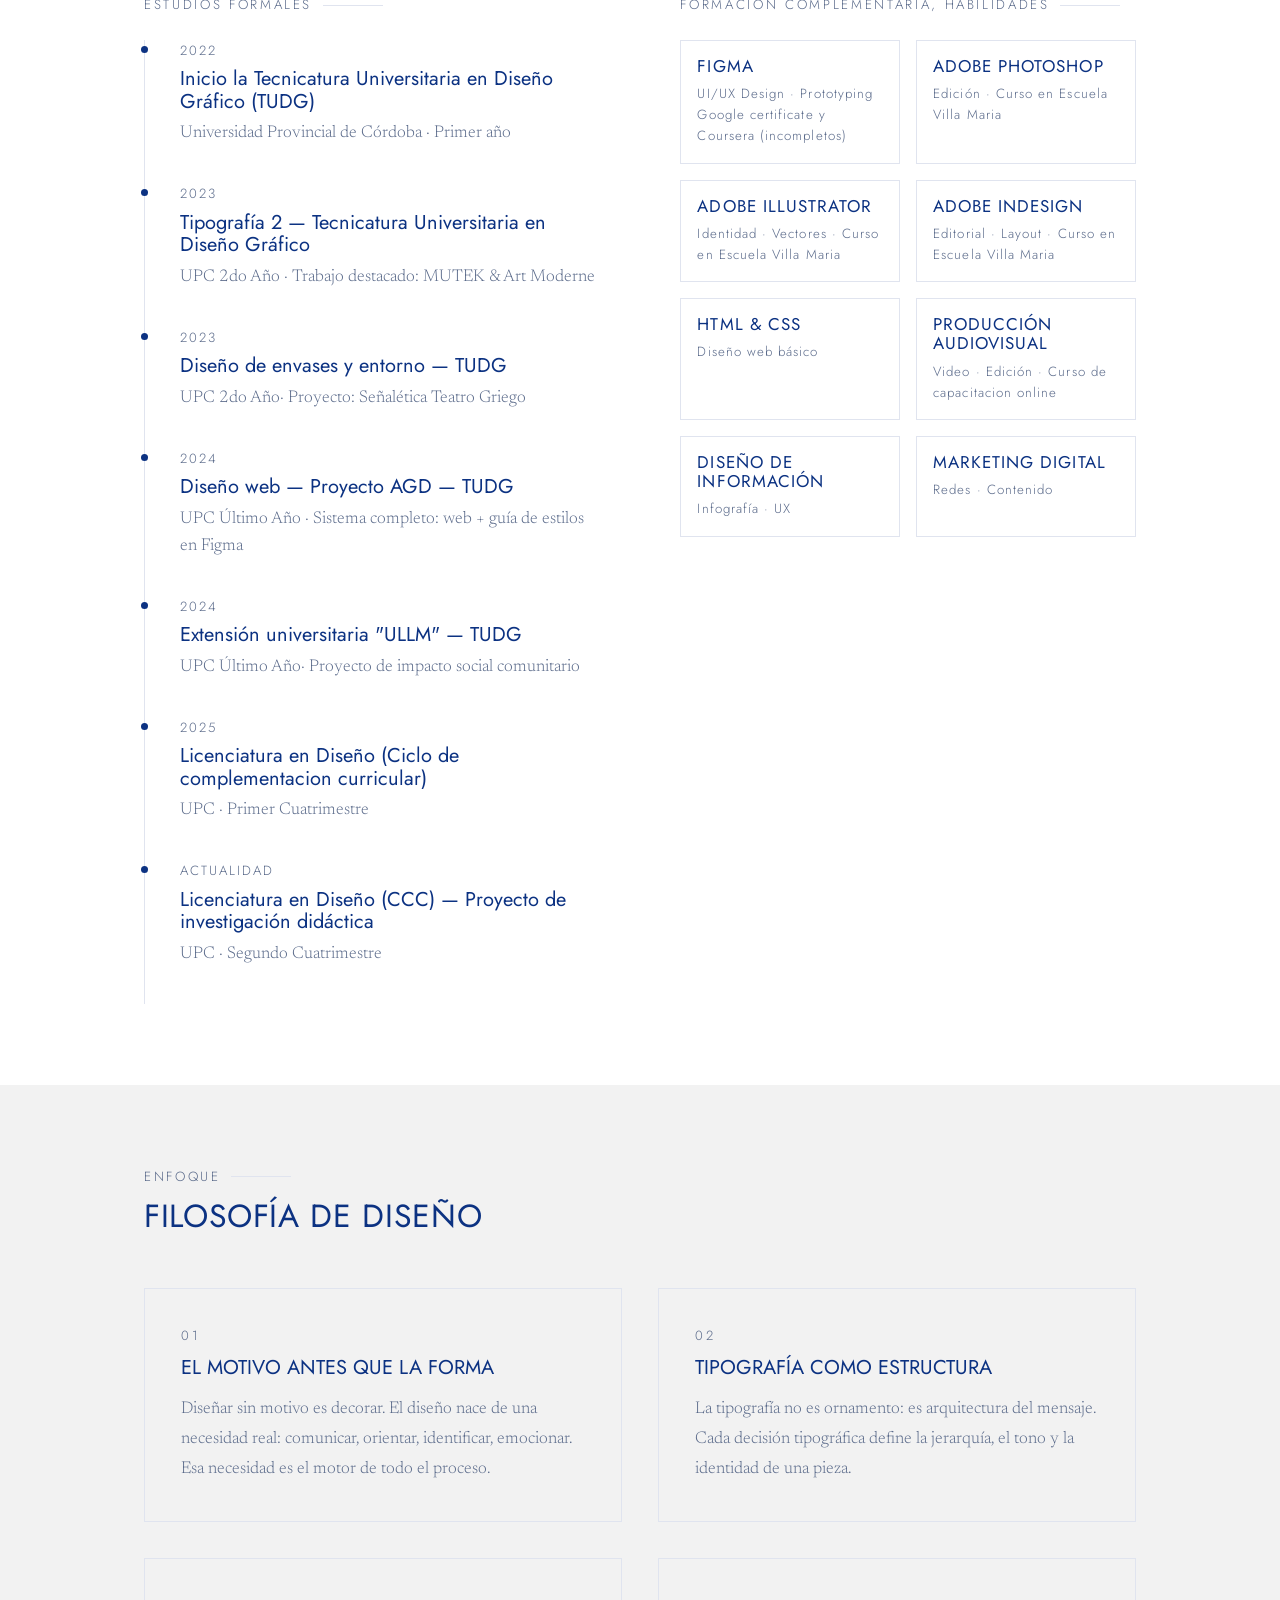
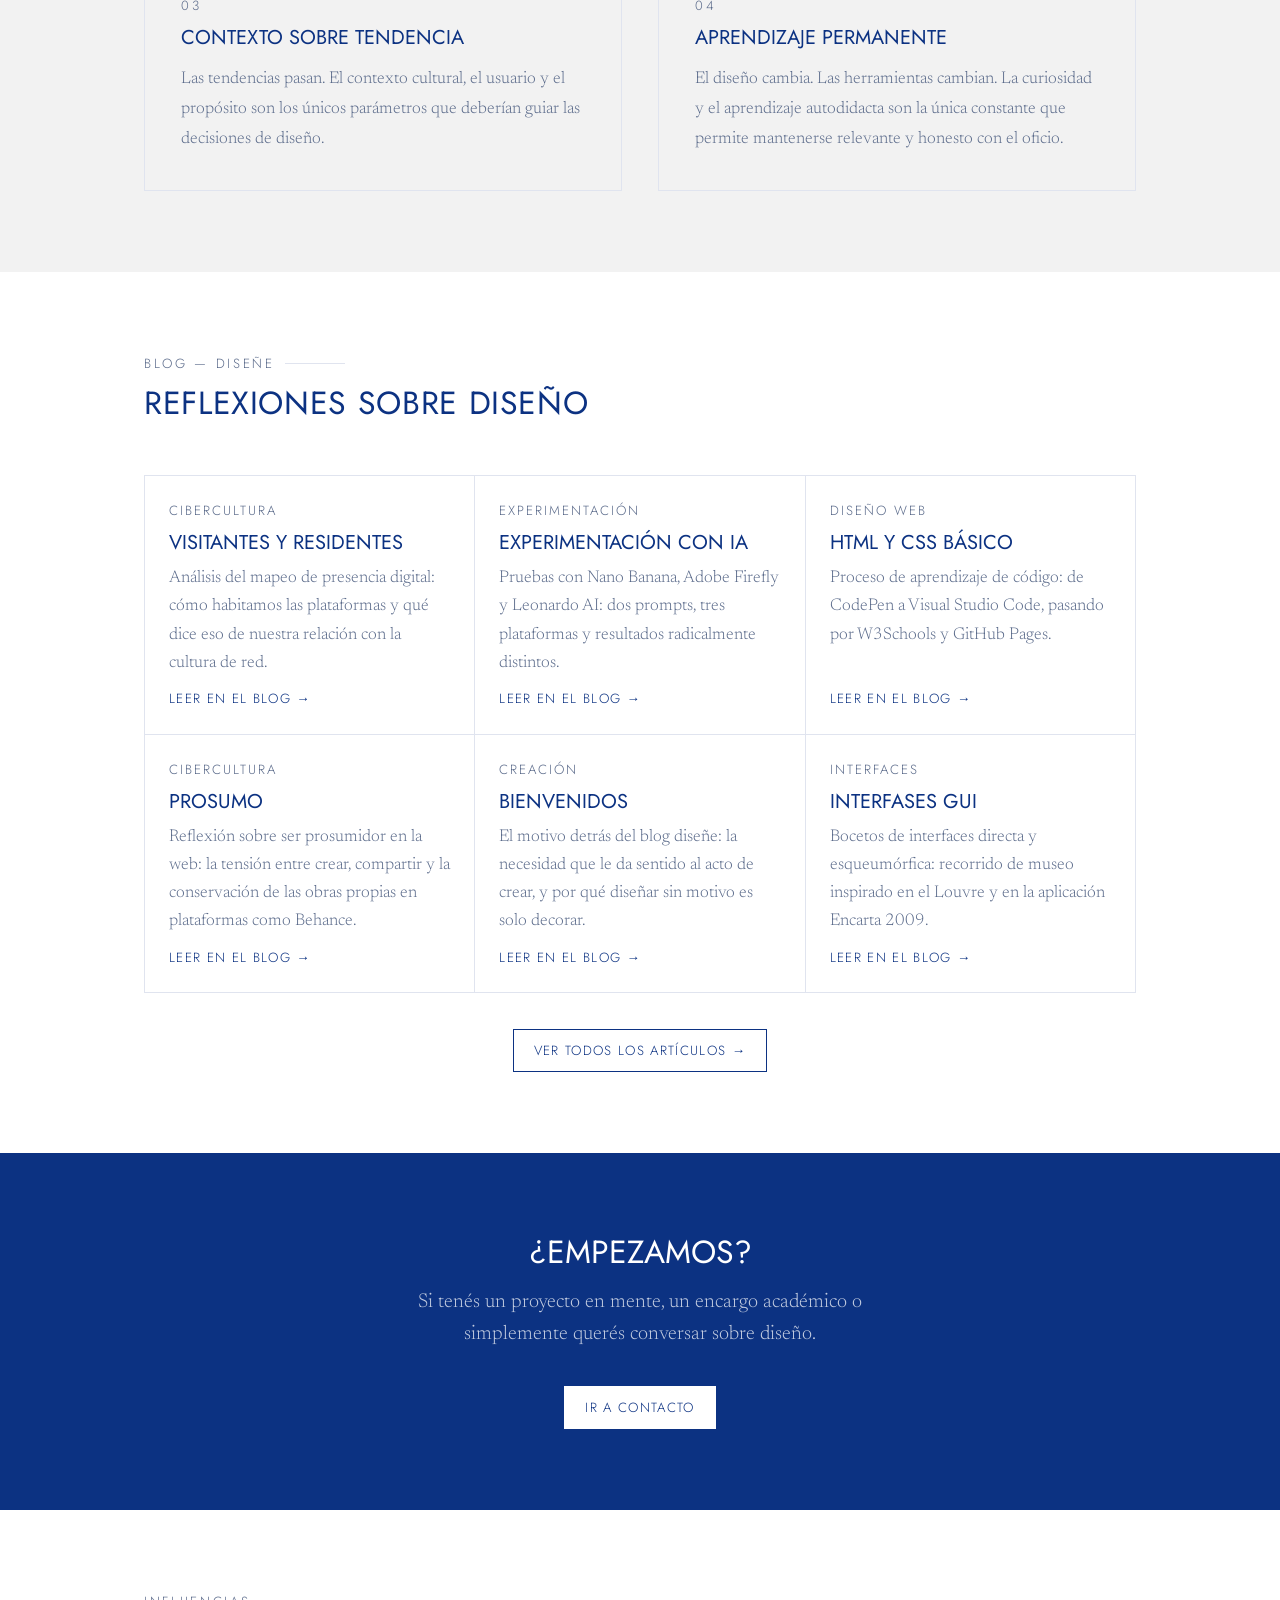
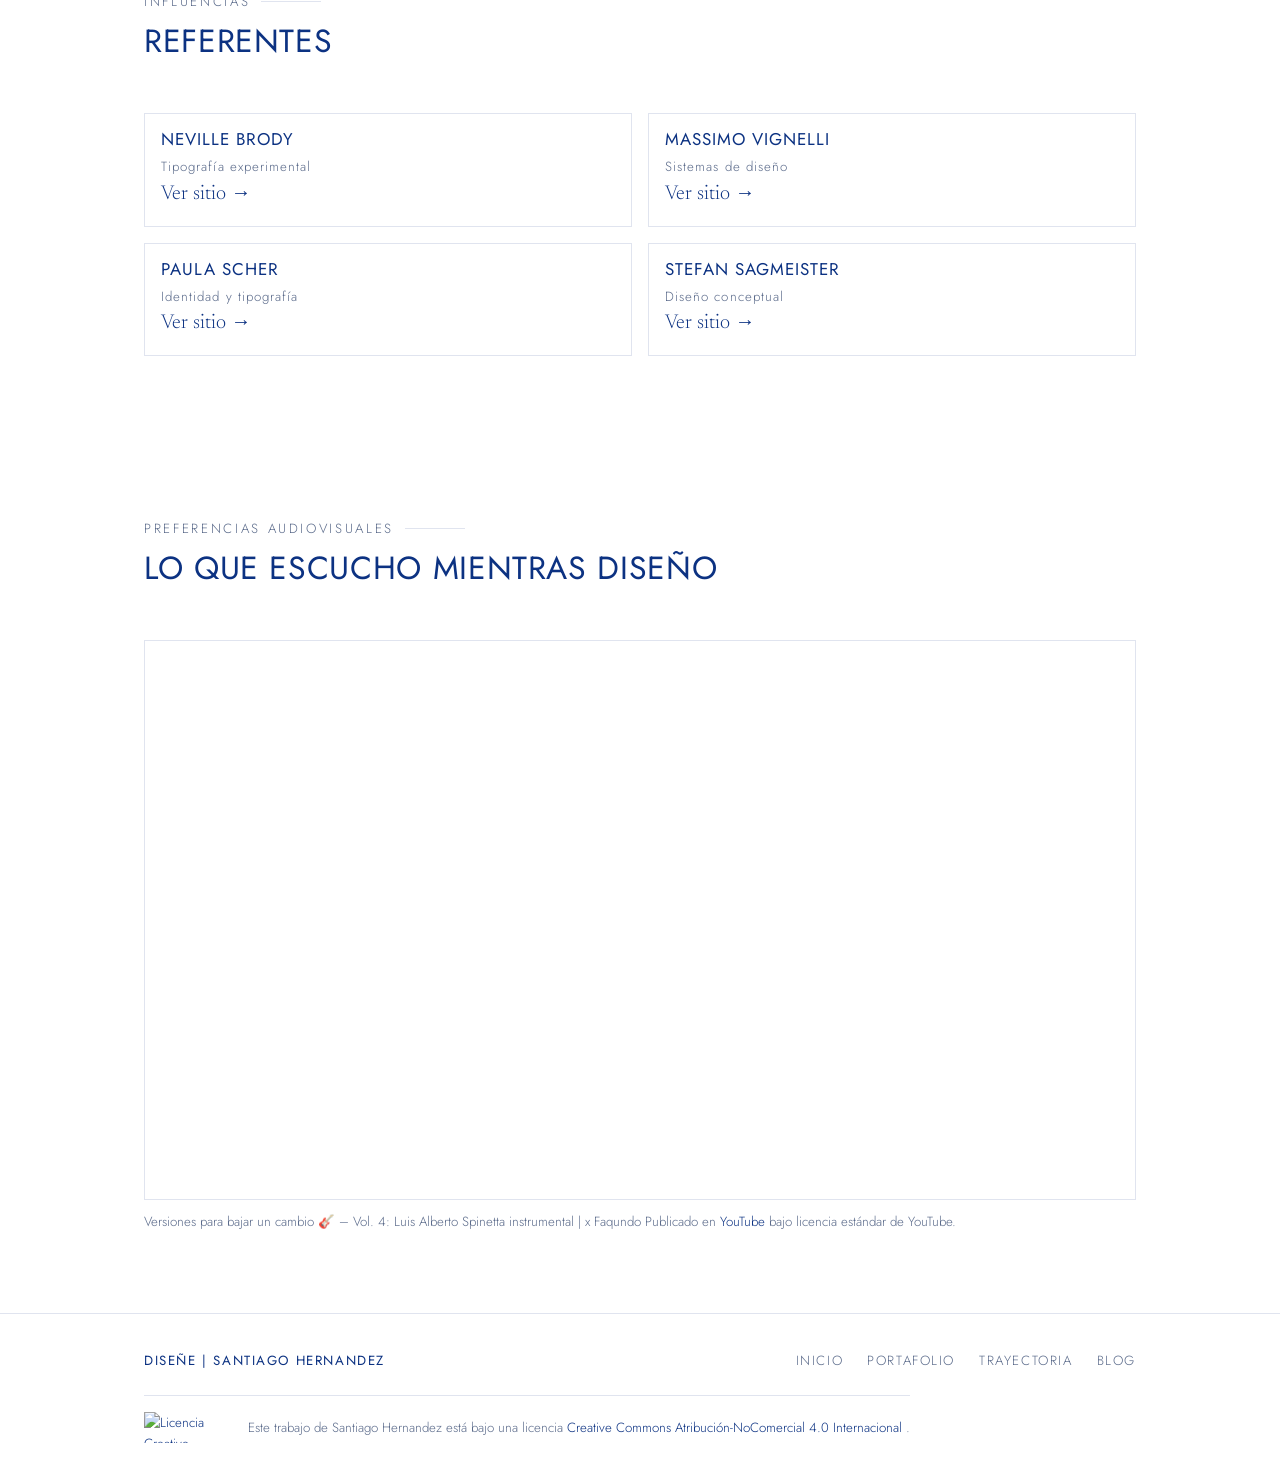
==== commit 95f7c786: "Update video description in HTML file" ====
--- a/pagina numero dos.html
+++ b/pagina numero dos.html
@@ -717,7 +717,7 @@
     </div>
 
     <p style="margin-top: var(--sp-2); font-family: var(--f-heading); font-size: var(--fs-xs); color: var(--c-text-soft);">
-      «Nombre del video» — Artista/Canal. 
+      Versiones para bajar un cambio 🎸 – Vol. 4: Luis Alberto Spinetta instrumental | x Faqundo 
       Publicado en <a href="https://youtube.com" target="_blank" rel="noopener noreferrer">YouTube</a>
       bajo licencia estándar de YouTube.
     </p>
